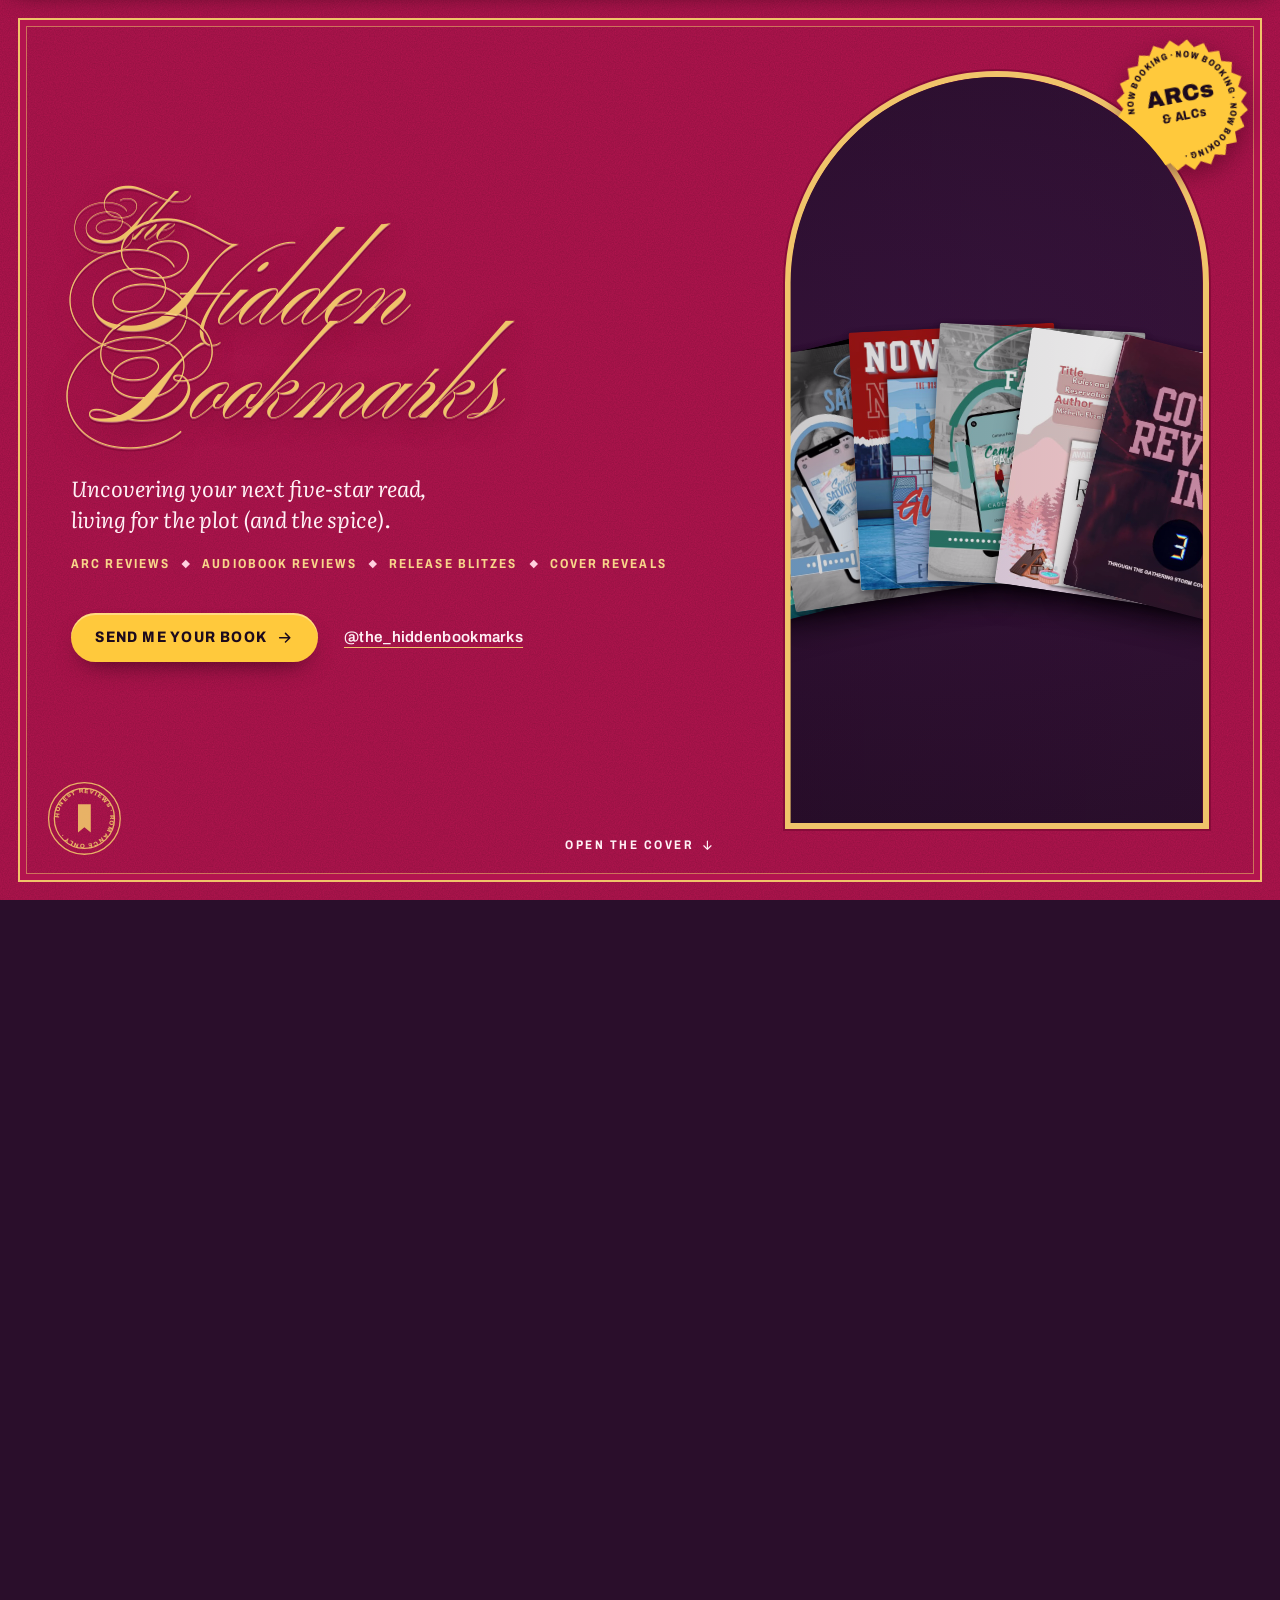
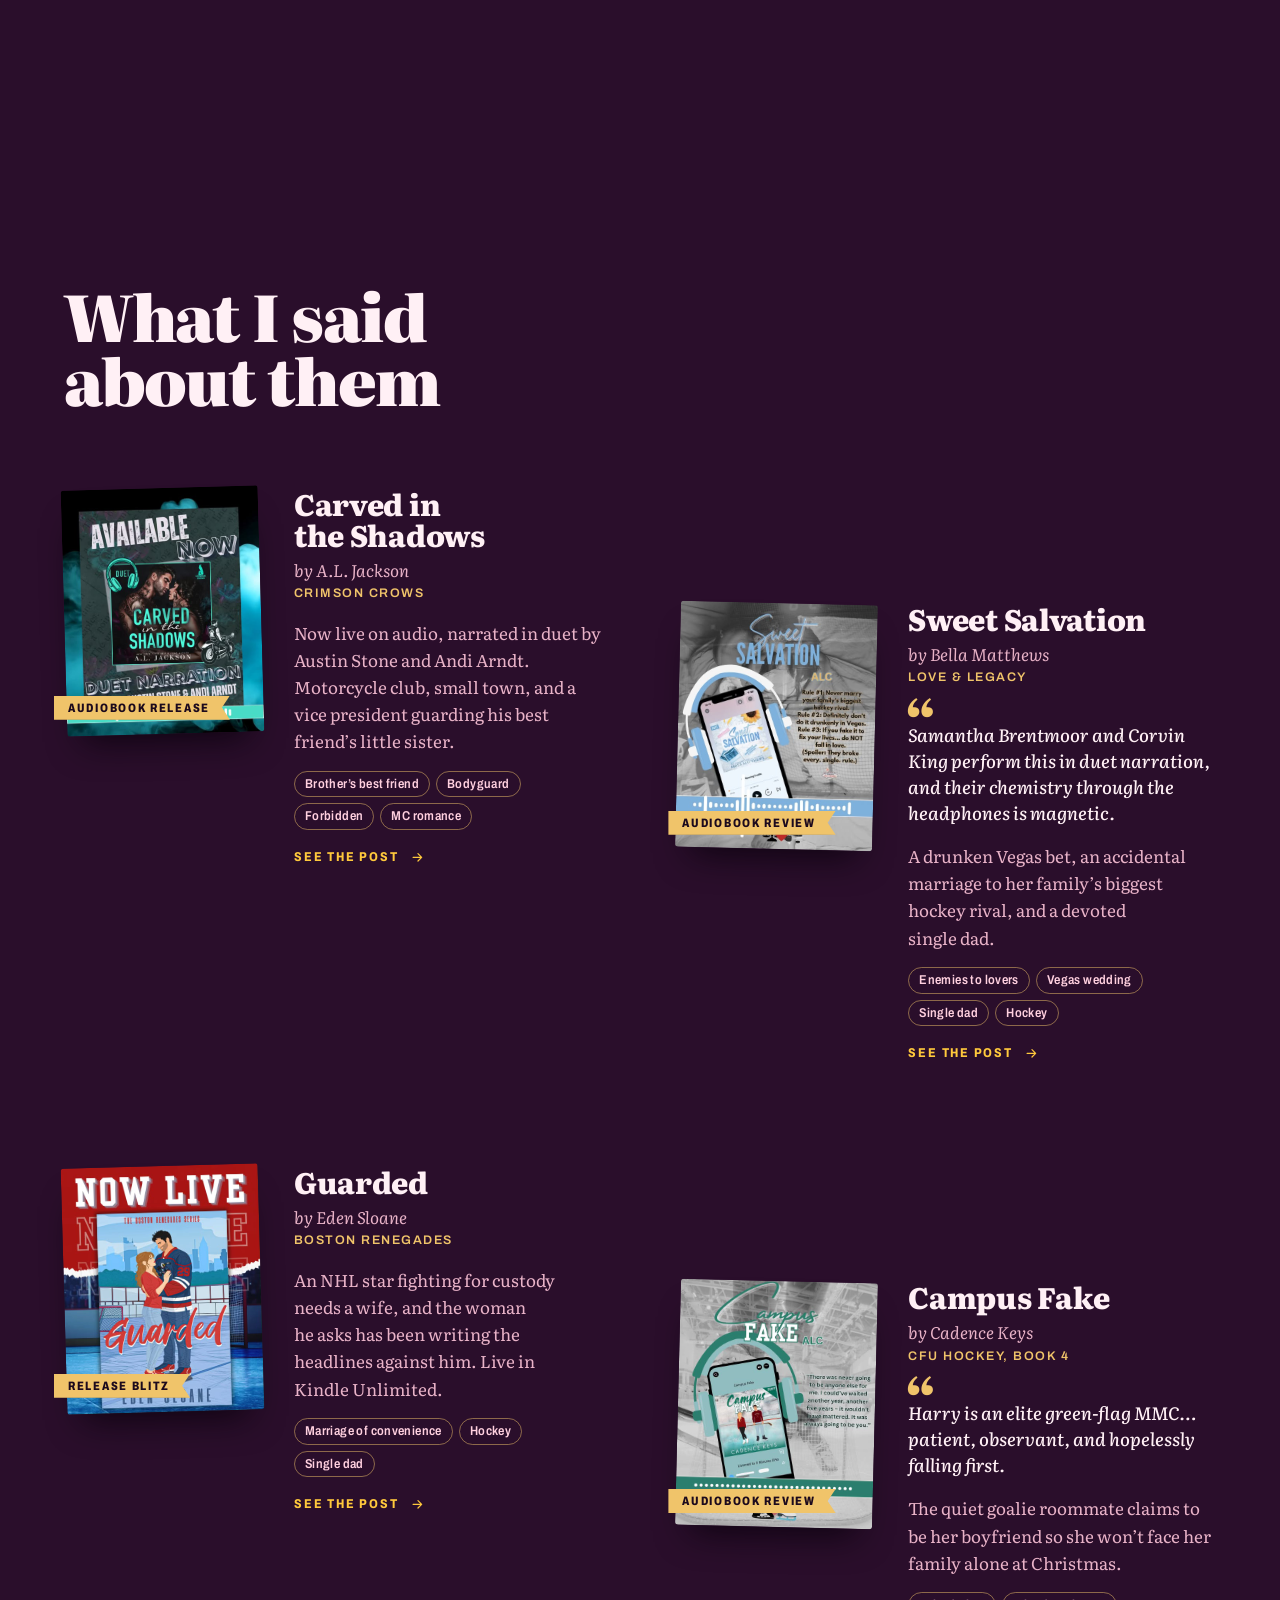
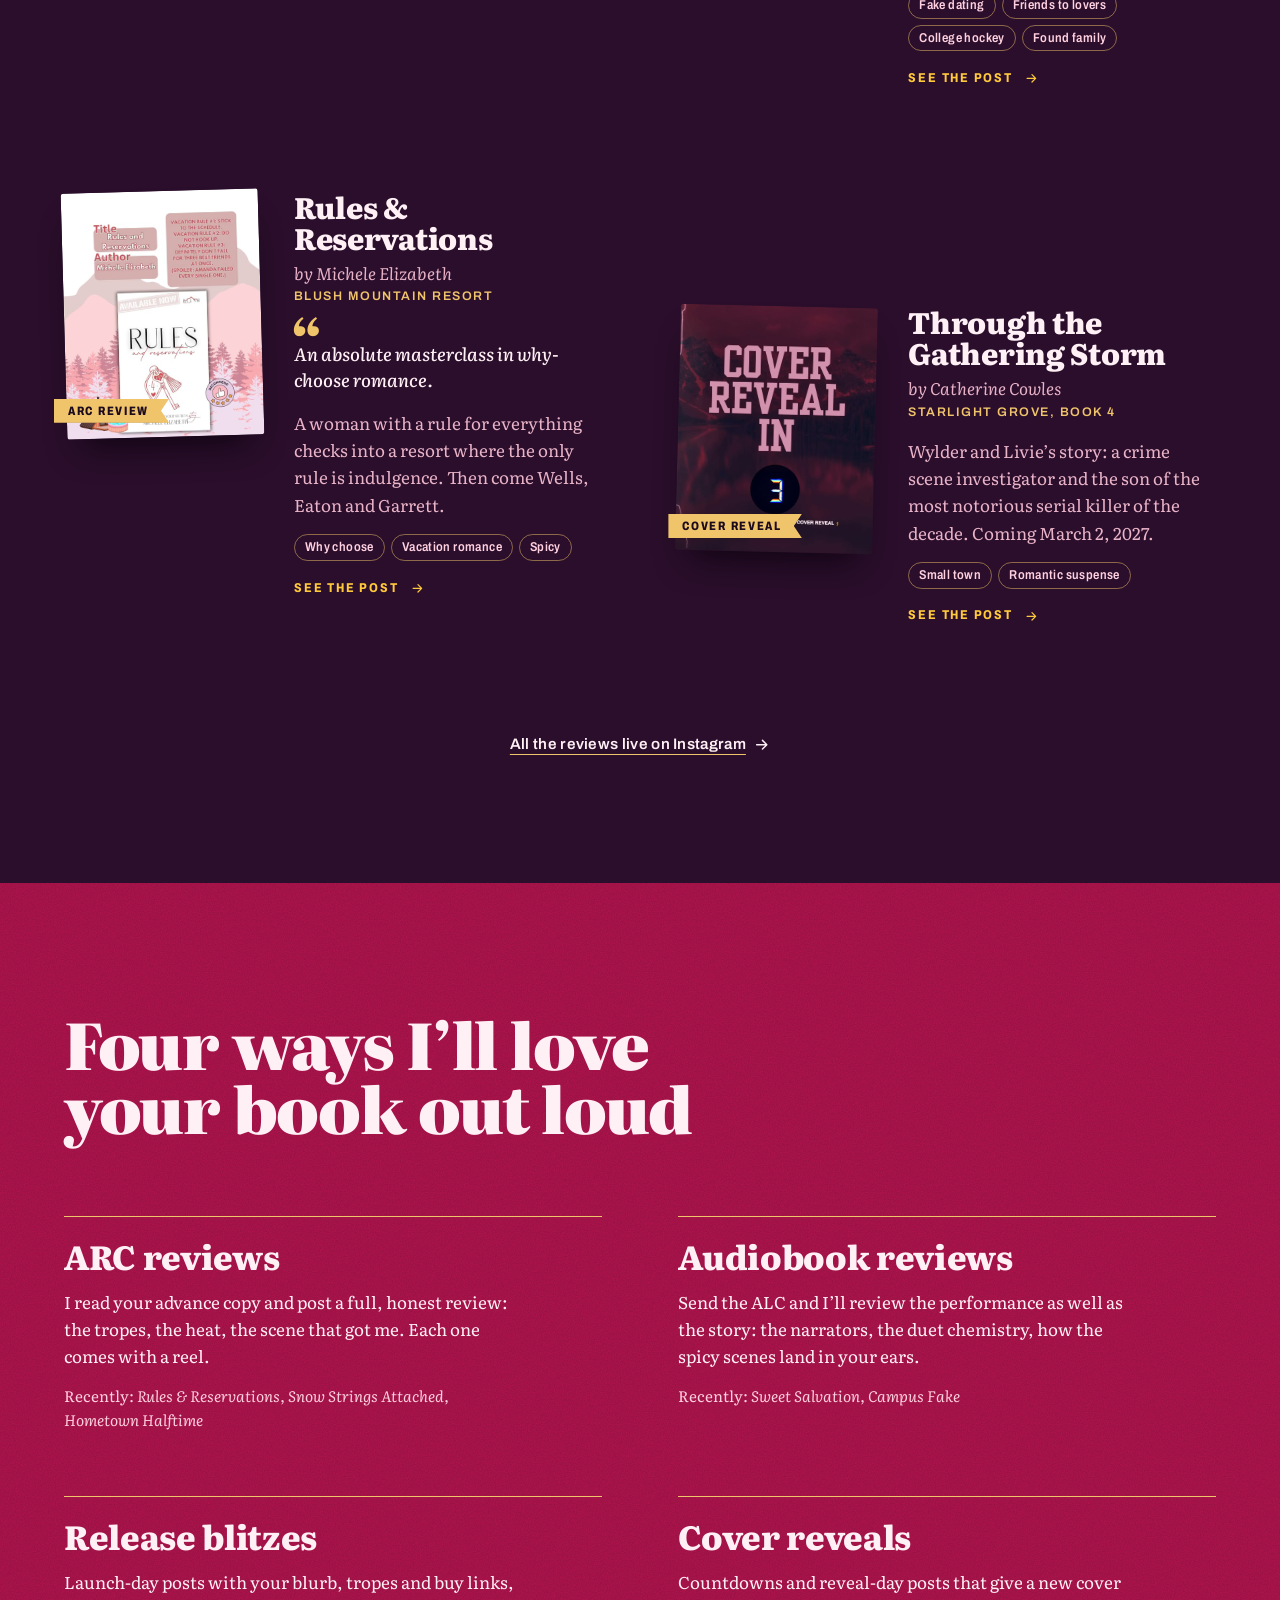
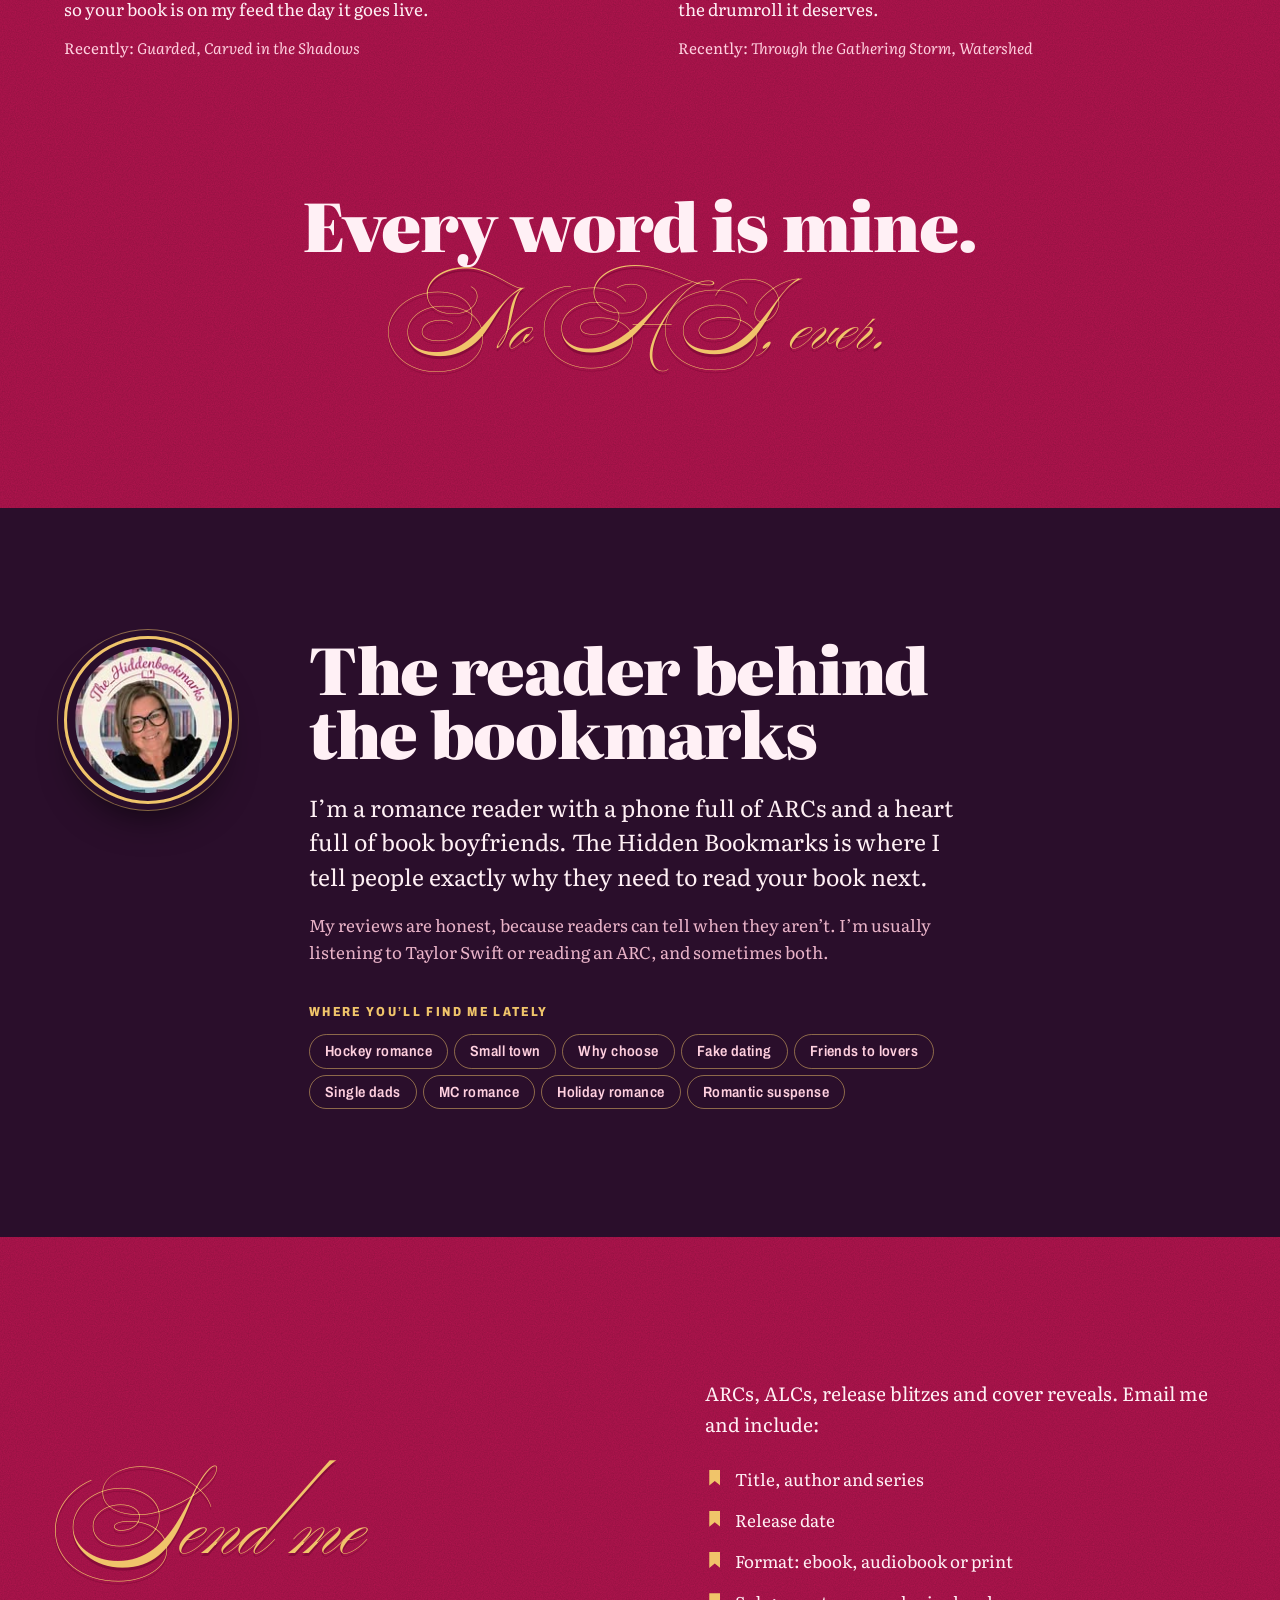
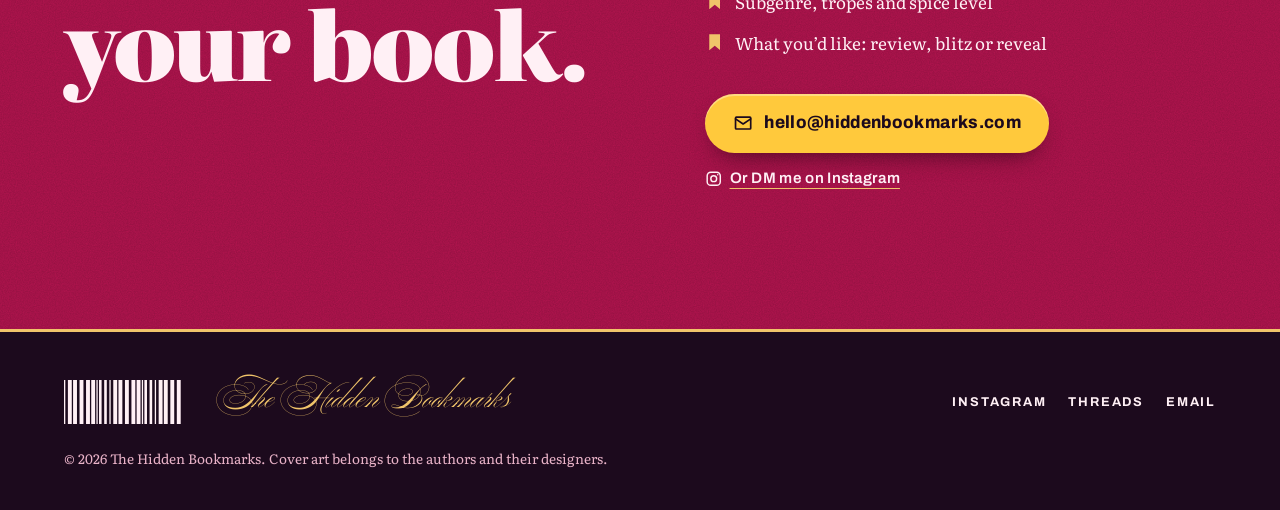
==== docs/index.html @ a03386b7 "The Hidden Bookmarks: step-back paperback site with her latest six Static site for @the_hiddenbookma" ====
<!doctype html>
<html lang="en">
<head>
<meta charset="utf-8">
<meta name="viewport" content="width=device-width, initial-scale=1">
<title>The Hidden Bookmarks · Romance reviews &amp; book promotion</title>
<meta name="description" content="Honest ARC and audiobook reviews, release blitzes and cover reveals for romance authors. Send me your book.">
<link rel="canonical" href="https://hiddenbookmarks.com/">
<meta property="og:type" content="website">
<meta property="og:url" content="https://hiddenbookmarks.com/">
<meta property="og:title" content="The Hidden Bookmarks">
<meta property="og:description" content="Honest ARC and audiobook reviews, release blitzes and cover reveals for romance authors.">
<meta property="og:image" content="https://hiddenbookmarks.com/img/og.jpg">
<meta name="twitter:card" content="summary_large_image">
<meta name="theme-color" content="#b3144f">
<link rel="icon" href="favicon.svg" type="image/svg+xml">
<link rel="preconnect" href="https://fonts.googleapis.com">
<link rel="preconnect" href="https://fonts.gstatic.com" crossorigin>
<link rel="stylesheet" href="https://fonts.googleapis.com/css2?family=Archivo:wdth,wght@62..125,400..900&family=Ballet:opsz@16..72&family=Literata:ital,opsz,wght@0,7..72,400..900;1,7..72,400..700&display=swap">
<link rel="stylesheet" href="style.css?v=mvhjxc92">
<script>document.documentElement.classList.add('js')</script>
</head>
<body>
<a class="skip" href="#latest">Skip to the books</a>

<div class="bar" id="bar" aria-hidden="true">
  <a class="bar__mark" href="#top" tabindex="-1">The Hidden Bookmarks</a>
  <a class="btn btn--small" href="#contact" tabindex="-1">Send me your book</a>
</div>

<div class="stage" id="top">
  <div class="stage__frame">


    <header class="cover" id="cover">
      <div class="cover__frame">
        <div class="cover__copy">
          <h1 class="cover__title"><span class="cover__the">The</span> Hidden Bookmarks</h1>
          <p class="cover__tagline">Uncovering your next five-star read, living for the plot (and the spice).</p>
          <p class="cover__services">ARC reviews <i></i> Audiobook reviews <i></i> Release blitzes <i></i> Cover reveals</p>
          <div class="cover__actions">
            <a class="btn" href="#contact">Send me your book <svg class="ico" aria-hidden="true" viewBox="0 0 24 24"><path d="M5 12h14M13 6l6 6-6 6"/></svg></a>
            <a class="link-quiet" href="https://www.instagram.com/the_hiddenbookmarks/">@the_hiddenbookmarks</a>
          </div>
        </div>
        <div class="cover__window" id="window">
          <img src="img/books/carved-in-the-shadows.jpg" alt="" width="512" height="640">
        </div>
        <a class="flash" href="#contact" aria-label="Now booking ARCs and ALCs. Get in touch.">
          <svg viewBox="0 0 200 200" aria-hidden="true">
            <path id="flash-ring" d="M100 100 m-72 0 a72 72 0 1 1 144 0 a72 72 0 1 1 -144 0" fill="none"/>
            <polygon class="flash__burst" points="198.0,100.0 187.2,111.5 194.7,125.4 181.3,133.7 184.9,149.0 169.8,153.6 169.3,169.3 153.6,169.8 149.0,184.9 133.7,181.3 125.4,194.7 111.5,187.2 100.0,198.0 88.5,187.2 74.6,194.7 66.3,181.3 51.0,184.9 46.4,169.8 30.7,169.3 30.2,153.6 15.1,149.0 18.7,133.7 5.3,125.4 12.8,111.5 2.0,100.0 12.8,88.5 5.3,74.6 18.7,66.3 15.1,51.0 30.2,46.4 30.7,30.7 46.4,30.2 51.0,15.1 66.3,18.7 74.6,5.3 88.5,12.8 100.0,2.0 111.5,12.8 125.4,5.3 133.7,18.7 149.0,15.1 153.6,30.2 169.3,30.7 169.8,46.4 184.9,51.0 181.3,66.3 194.7,74.6 187.2,88.5"/>
            <text><textPath href="#flash-ring" startOffset="0">NOW BOOKING · NOW BOOKING · NOW BOOKING ·</textPath></text>
            <text class="flash__big" x="100" y="96" text-anchor="middle">ARCs</text>
            <text class="flash__small" x="100" y="122" text-anchor="middle">&amp; ALCs</text>
          </svg>
        </a>
        <svg class="seal" viewBox="0 0 120 120" aria-hidden="true">
          <circle cx="60" cy="60" r="56"/><circle cx="60" cy="60" r="47"/>
          <path id="seal-ring" d="M60 60 m-40 0 a40 40 0 1 1 80 0 a40 40 0 1 1 -80 0" fill="none" stroke="none"/>
          <text><textPath href="#seal-ring">HONEST REVIEWS · ROMANCE ONLY ·</textPath></text>
          <path class="seal__ribbon" d="M50 38h20v44l-10-8-10 8z"/>
        </svg>
        <button class="opener" type="button" id="opener" hidden>
          Open the cover <svg class="ico" aria-hidden="true" viewBox="0 0 24 24"><path d="M12 5v14M6 13l6 6 6-6"/></svg>
        </button>
      </div>
    </header>

    <section class="interior" aria-labelledby="inside-title">
      <div class="interior__copy">
        <h2 id="inside-title" class="interior__title"><span class="script">The</span> latest six</h2>
        <p class="interior__note">Fresh off my feed, October 2026. Every one links to the post.</p>
        <a class="cue" href="#latest">Read what I said about them <svg class="ico" aria-hidden="true" viewBox="0 0 24 24"><path d="M12 5v14M6 13l6 6 6-6"/></svg></a>
      </div>
      <div class="fan" id="fan">
        <a class="fan__card" href="https://www.instagram.com/the_hiddenbookmarks/reel/DeuwoGfz_di/" style="--t:-0.500;--a:0.500">
          <img src="img/books/carved-in-the-shadows.jpg" alt="Promo graphic: Carved in the Shadows by A.L. Jackson, available now, duet narration by Austin Stone and Andi Arndt" width="512" height="640">
        </a>
        <a class="fan__card" href="https://www.instagram.com/the_hiddenbookmarks/reel/DevQKHsTWbK/" style="--t:-0.300;--a:0.300">
          <img src="img/books/sweet-salvation.jpg" alt="Promo graphic: Sweet Salvation by Bella Matthews, audiobook on a phone with headphones" width="512" height="640">
        </a>
        <a class="fan__card" href="https://www.instagram.com/the_hiddenbookmarks/reel/Deu7sAjzqhR/" style="--t:-0.100;--a:0.100">
          <img src="img/books/guarded.jpg" alt="Promo graphic: Guarded by Eden Sloane, now live, illustrated cover of a hockey player and a woman on the ice" width="512" height="640" loading="lazy">
        </a>
        <a class="fan__card" href="https://www.instagram.com/the_hiddenbookmarks/reel/DenVDJFTki5/" style="--t:0.100;--a:0.100">
          <img src="img/books/campus-fake.jpg" alt="Promo graphic: Campus Fake by Cadence Keys, audiobook on a phone with headphones and a quote" width="512" height="640" loading="lazy">
        </a>
        <a class="fan__card" href="https://www.instagram.com/the_hiddenbookmarks/reel/Dem_JbyTkNg/" style="--t:0.300;--a:0.300">
          <img src="img/books/rules-and-reservations.jpg" alt="Promo graphic: Rules and Reservations by Michele Elizabeth, pink mountain cabin scene with the vacation rules" width="512" height="640" loading="lazy">
        </a>
        <a class="fan__card" href="https://www.instagram.com/the_hiddenbookmarks/reel/DefSLgSzLeE/" style="--t:0.500;--a:0.500">
          <img src="img/books/through-the-gathering-storm.jpg" alt="Promo graphic: Cover reveal countdown for Through the Gathering Storm" width="512" height="640" loading="lazy">
        </a>
      </div>
    </section>

  </div>
</div>

<main>
  <section class="latest" id="latest" aria-labelledby="latest-title">
    <h2 id="latest-title" class="section-title">What I said about them</h2>
    <ol class="shelf">
      <li class="book">
        <div class="book__art">
          <a href="https://www.instagram.com/the_hiddenbookmarks/reel/DeuwoGfz_di/" tabindex="-1" aria-hidden="true"><img src="img/books/carved-in-the-shadows.jpg" alt="" width="512" height="640" loading="lazy"></a>
          <p class="book__work">Audiobook release</p>
        </div>
        <div class="book__text">
          <h3 class="book__title">Carved in the Shadows</h3>
          <p class="book__byline">by A.L. Jackson <span>Crimson Crows</span></p>
          <p class="book__blurb">Now live on audio, narrated in duet by Austin Stone and Andi Arndt. Motorcycle club, small town, and a vice president guarding his best friend’s little sister.</p>
          <ul class="tropes"><li>Brother’s best friend</li><li>Bodyguard</li><li>Forbidden</li><li>MC romance</li></ul>
          <a class="book__link" href="https://www.instagram.com/the_hiddenbookmarks/reel/DeuwoGfz_di/">See the post<span class="sr"> about Carved in the Shadows</span> <svg class="ico" aria-hidden="true" viewBox="0 0 24 24"><path d="M5 12h14M13 6l6 6-6 6"/></svg></a>
        </div>
      </li>
      <li class="book">
        <div class="book__art">
          <a href="https://www.instagram.com/the_hiddenbookmarks/reel/DevQKHsTWbK/" tabindex="-1" aria-hidden="true"><img src="img/books/sweet-salvation.jpg" alt="" width="512" height="640" loading="lazy"></a>
          <p class="book__work">Audiobook review</p>
        </div>
        <div class="book__text">
          <h3 class="book__title">Sweet Salvation</h3>
          <p class="book__byline">by Bella Matthews <span>Love &amp; Legacy</span></p>
          <blockquote class="book__quote"><p>Samantha Brentmoor and Corvin King perform this in duet narration, and their chemistry through the headphones is magnetic.</p></blockquote>
          <p class="book__blurb">A drunken Vegas bet, an accidental marriage to her family’s biggest hockey rival, and a devoted single dad.</p>
          <ul class="tropes"><li>Enemies to lovers</li><li>Vegas wedding</li><li>Single dad</li><li>Hockey</li></ul>
          <a class="book__link" href="https://www.instagram.com/the_hiddenbookmarks/reel/DevQKHsTWbK/">See the post<span class="sr"> about Sweet Salvation</span> <svg class="ico" aria-hidden="true" viewBox="0 0 24 24"><path d="M5 12h14M13 6l6 6-6 6"/></svg></a>
        </div>
      </li>
      <li class="book">
        <div class="book__art">
          <a href="https://www.instagram.com/the_hiddenbookmarks/reel/Deu7sAjzqhR/" tabindex="-1" aria-hidden="true"><img src="img/books/guarded.jpg" alt="" width="512" height="640" loading="lazy"></a>
          <p class="book__work">Release blitz</p>
        </div>
        <div class="book__text">
          <h3 class="book__title">Guarded</h3>
          <p class="book__byline">by Eden Sloane <span>Boston Renegades</span></p>
          <p class="book__blurb">An NHL star fighting for custody needs a wife, and the woman he asks has been writing the headlines against him. Live in Kindle Unlimited.</p>
          <ul class="tropes"><li>Marriage of convenience</li><li>Hockey</li><li>Single dad</li></ul>
          <a class="book__link" href="https://www.instagram.com/the_hiddenbookmarks/reel/Deu7sAjzqhR/">See the post<span class="sr"> about Guarded</span> <svg class="ico" aria-hidden="true" viewBox="0 0 24 24"><path d="M5 12h14M13 6l6 6-6 6"/></svg></a>
        </div>
      </li>
      <li class="book">
        <div class="book__art">
          <a href="https://www.instagram.com/the_hiddenbookmarks/reel/DenVDJFTki5/" tabindex="-1" aria-hidden="true"><img src="img/books/campus-fake.jpg" alt="" width="512" height="640" loading="lazy"></a>
          <p class="book__work">Audiobook review</p>
        </div>
        <div class="book__text">
          <h3 class="book__title">Campus Fake</h3>
          <p class="book__byline">by Cadence Keys <span>CFU Hockey, Book 4</span></p>
          <blockquote class="book__quote"><p>Harry is an elite green-flag MMC… patient, observant, and hopelessly falling first.</p></blockquote>
          <p class="book__blurb">The quiet goalie roommate claims to be her boyfriend so she won’t face her family alone at Christmas.</p>
          <ul class="tropes"><li>Fake dating</li><li>Friends to lovers</li><li>College hockey</li><li>Found family</li></ul>
          <a class="book__link" href="https://www.instagram.com/the_hiddenbookmarks/reel/DenVDJFTki5/">See the post<span class="sr"> about Campus Fake</span> <svg class="ico" aria-hidden="true" viewBox="0 0 24 24"><path d="M5 12h14M13 6l6 6-6 6"/></svg></a>
        </div>
      </li>
      <li class="book">
        <div class="book__art">
          <a href="https://www.instagram.com/the_hiddenbookmarks/reel/Dem_JbyTkNg/" tabindex="-1" aria-hidden="true"><img src="img/books/rules-and-reservations.jpg" alt="" width="512" height="640" loading="lazy"></a>
          <p class="book__work">ARC review</p>
        </div>
        <div class="book__text">
          <h3 class="book__title">Rules &amp; Reservations</h3>
          <p class="book__byline">by Michele Elizabeth <span>Blush Mountain Resort</span></p>
          <blockquote class="book__quote"><p>An absolute masterclass in why-choose romance.</p></blockquote>
          <p class="book__blurb">A woman with a rule for everything checks into a resort where the only rule is indulgence. Then come Wells, Eaton and Garrett.</p>
          <ul class="tropes"><li>Why choose</li><li>Vacation romance</li><li>Spicy</li></ul>
          <a class="book__link" href="https://www.instagram.com/the_hiddenbookmarks/reel/Dem_JbyTkNg/">See the post<span class="sr"> about Rules &amp; Reservations</span> <svg class="ico" aria-hidden="true" viewBox="0 0 24 24"><path d="M5 12h14M13 6l6 6-6 6"/></svg></a>
        </div>
      </li>
      <li class="book">
        <div class="book__art">
          <a href="https://www.instagram.com/the_hiddenbookmarks/reel/DefSLgSzLeE/" tabindex="-1" aria-hidden="true"><img src="img/books/through-the-gathering-storm.jpg" alt="" width="512" height="640" loading="lazy"></a>
          <p class="book__work">Cover reveal</p>
        </div>
        <div class="book__text">
          <h3 class="book__title">Through the Gathering Storm</h3>
          <p class="book__byline">by Catherine Cowles <span>Starlight Grove, Book 4</span></p>
          <p class="book__blurb">Wylder and Livie’s story: a crime scene investigator and the son of the most notorious serial killer of the decade. Coming March 2, 2027.</p>
          <ul class="tropes"><li>Small town</li><li>Romantic suspense</li></ul>
          <a class="book__link" href="https://www.instagram.com/the_hiddenbookmarks/reel/DefSLgSzLeE/">See the post<span class="sr"> about Through the Gathering Storm</span> <svg class="ico" aria-hidden="true" viewBox="0 0 24 24"><path d="M5 12h14M13 6l6 6-6 6"/></svg></a>
        </div>
      </li>
    </ol>
    <p class="latest__more"><a class="link-quiet" href="https://www.instagram.com/the_hiddenbookmarks/">All the reviews live on Instagram <svg class="ico" aria-hidden="true" viewBox="0 0 24 24"><path d="M5 12h14M13 6l6 6-6 6"/></svg></a></p>
  </section>

  <section class="services" id="services" aria-labelledby="services-title">
    <h2 id="services-title" class="section-title">Four ways I’ll love your book out loud</h2>
    <div class="blurbs">
      <article class="blurb">
        <h3>ARC reviews</h3>
        <p>I read your advance copy and post a full, honest review: the tropes, the heat, the scene that got me. Each one comes with a reel.</p>
        <p class="blurb__recent">Recently: <em>Rules &amp; Reservations</em>, <em>Snow Strings Attached</em>, <em>Hometown Halftime</em></p>
      </article>
      <article class="blurb">
        <h3>Audiobook reviews</h3>
        <p>Send the ALC and I’ll review the performance as well as the story: the narrators, the duet chemistry, how the spicy scenes land in your ears.</p>
        <p class="blurb__recent">Recently: <em>Sweet Salvation</em>, <em>Campus Fake</em></p>
      </article>
      <article class="blurb">
        <h3>Release blitzes</h3>
        <p>Launch-day posts with your blurb, tropes and buy links, so your book is on my feed the day it goes live.</p>
        <p class="blurb__recent">Recently: <em>Guarded</em>, <em>Carved in the Shadows</em></p>
      </article>
      <article class="blurb">
        <h3>Cover reveals</h3>
        <p>Countdowns and reveal-day posts that give a new cover the drumroll it deserves.</p>
        <p class="blurb__recent">Recently: <em>Through the Gathering Storm</em>, <em>Watershed</em></p>
      </article>
    </div>
    <p class="vow">Every word is mine. <span>No AI, ever.</span></p>
  </section>

  <section class="about" id="about" aria-labelledby="about-title">
    <div class="about__portrait">
      <img src="img/avatar.jpg" alt="The reader behind The Hidden Bookmarks, smiling in front of her bookshelves" width="150" height="150">
    </div>
    <div class="about__copy">
      <h2 id="about-title" class="section-title">The reader behind the bookmarks</h2>
      <p class="about__lede">I’m a romance reader with a phone full of ARCs and a heart full of book boyfriends. The Hidden Bookmarks is where I tell people exactly why they need to read your book next.</p>
      <p>My reviews are honest, because readers can tell when they aren’t. I’m usually listening to Taylor Swift or reading an ARC, and sometimes both.</p>
      <h3 class="about__sub">Where you’ll find me lately</h3>
      <ul class="tropes tropes--big">
        <li>Hockey romance</li><li>Small town</li><li>Why choose</li><li>Fake dating</li><li>Friends to lovers</li><li>Single dads</li><li>MC romance</li><li>Holiday romance</li><li>Romantic suspense</li>
      </ul>
    </div>
  </section>

  <section class="contact" id="contact" aria-labelledby="contact-title">
    <h2 id="contact-title" class="contact__title"><span class="script">Send me</span> your book.</h2>
    <div class="contact__body">
      <p class="contact__lede">ARCs, ALCs, release blitzes and cover reveals. Email me and include:</p>
      <ul class="checklist">
        <li>Title, author and series</li>
        <li>Release date</li>
        <li>Format: ebook, audiobook or print</li>
        <li>Subgenre, tropes and spice level</li>
        <li>What you’d like: review, blitz or reveal</li>
      </ul>
      <div class="contact__actions">
        <a class="btn btn--big" href="mailto:hello@hiddenbookmarks.com?subject=Book%20promo%20request%3A%20">
          <svg class="ico" aria-hidden="true" viewBox="0 0 24 24"><rect x="3" y="5" width="18" height="14" rx="1"/><path d="m3 7 9 6 9-6"/></svg>
          hello@hiddenbookmarks.com
        </a>
        <a class="link-quiet" href="https://www.instagram.com/the_hiddenbookmarks/">
          <svg class="ico" aria-hidden="true" viewBox="0 0 24 24"><rect x="3" y="3" width="18" height="18" rx="5"/><circle cx="12" cy="12" r="4"/><path d="M17.5 6.5h.01"/></svg>
          Or DM me on Instagram
        </a>
      </div>
    </div>
  </section>
</main>

<footer class="spine">
  <svg class="barcode" viewBox="0 0 91 40" aria-hidden="true" preserveAspectRatio="none"><rect x="0" y="0" width="1" height="40"/><rect x="3" y="0" width="3" height="40"/><rect x="7" y="0" width="3" height="40"/><rect x="12" y="0" width="3" height="40"/><rect x="17" y="0" width="3" height="40"/><rect x="21" y="0" width="3" height="40"/><rect x="25" y="0" width="1" height="40"/><rect x="27" y="0" width="2" height="40"/><rect x="31" y="0" width="2" height="40"/><rect x="35" y="0" width="1" height="40"/><rect x="38" y="0" width="3" height="40"/><rect x="42" y="0" width="3" height="40"/><rect x="47" y="0" width="3" height="40"/><rect x="52" y="0" width="3" height="40"/><rect x="56" y="0" width="3" height="40"/><rect x="60" y="0" width="1" height="40"/><rect x="62" y="0" width="2" height="40"/><rect x="66" y="0" width="2" height="40"/><rect x="70" y="0" width="1" height="40"/><rect x="73" y="0" width="3" height="40"/><rect x="77" y="0" width="3" height="40"/><rect x="82" y="0" width="3" height="40"/><rect x="87" y="0" width="3" height="40"/></svg>
  <p class="spine__mark">The Hidden Bookmarks</p>
  <p class="spine__links">
    <a href="https://www.instagram.com/the_hiddenbookmarks/">Instagram</a>
    <a href="https://www.threads.com/@the_hiddenbookmarks">Threads</a>
    <a href="mailto:hello@hiddenbookmarks.com">Email</a>
  </p>
  <p class="spine__fine">© 2026 The Hidden Bookmarks. Cover art belongs to the authors and their designers.</p>
</footer>

<script src="site.js?v=mvhjxc92" defer></script>
</body>
</html>
---- docs/style.css ----
/* The Hidden Bookmarks: a romance paperback with a step-back cover. */

:root {
  --raspberry: #b3144f;
  --raspberry-deep: #870b3a;
  --aubergine: #2a0e2b;
  --aubergine-2: #3b1541;
  --ink: #1c0a1d;
  --foil: #f0c46a;
  --foil-deep: #a77a25;
  --foil-text: #f8d58a;   /* foil for small text on raspberry (4.7:1) */
  --marigold: #ffc93c;
  --marigold-hi: #ffd96e;
  --blush: #fff0f5;
  --blush-2: #ffd0df;      /* secondary text on raspberry */
  --mauve: #e9b3c8;        /* secondary text on aubergine */

  --script: "Ballet", "Snell Roundhand", cursive;
  --serif: "Literata", Georgia, serif;
  --label: "Archivo", "Arial Narrow", sans-serif;

  --inset: clamp(10px, 1.4vw, 22px);
  --pad: clamp(22px, 4vw, 64px);
  --gutter: clamp(16px, 5vw, 80px);
  --ease-out: cubic-bezier(.16, 1, .3, 1);

  --grain: url("data:image/svg+xml,%3Csvg xmlns='http://www.w3.org/2000/svg' width='220' height='220'%3E%3Cfilter id='n'%3E%3CfeTurbulence type='fractalNoise' baseFrequency='.85' numOctaves='3' stitchTiles='stitch'/%3E%3CfeColorMatrix values='0 0 0 0 0 0 0 0 0 0 0 0 0 0 0 0 0 0 .55 0'/%3E%3C/filter%3E%3Crect width='100%25' height='100%25' filter='url(%23n)'/%3E%3C/svg%3E");
}

*, *::before, *::after { box-sizing: border-box; }
html { scroll-behavior: smooth; -webkit-text-size-adjust: 100%; scrollbar-color: var(--foil-deep) var(--ink); }
body {
  margin: 0; overflow-x: clip;
  background: var(--aubergine);
  color: var(--blush);
  font: 400 1.0625rem/1.6 var(--serif);
  font-optical-sizing: auto;
  -webkit-font-smoothing: antialiased;
}
img { display: block; max-width: 100%; height: auto; }
a { color: inherit; }
::selection { background: var(--marigold); color: var(--ink); }
:focus-visible { outline: 3px solid var(--marigold); outline-offset: 3px; border-radius: 2px; }
::-webkit-scrollbar { width: 12px; }
::-webkit-scrollbar-track { background: var(--ink); }
::-webkit-scrollbar-thumb { background: var(--foil-deep); border: 3px solid var(--ink); border-radius: 999px; }

.sr { position: absolute; width: 1px; height: 1px; overflow: hidden; clip-path: inset(50%); white-space: nowrap; }
.skip {
  position: fixed; left: 12px; top: 12px; z-index: 50;
  background: var(--marigold); color: var(--ink); padding: 10px 16px;
  font: 700 .85rem/1 var(--label); text-transform: uppercase; letter-spacing: .08em;
  transform: translateY(-160%); transition: transform .2s;
}
.skip:focus { transform: none; }

.ico { width: 1.15em; height: 1.15em; flex: none; fill: none; stroke: currentColor; stroke-width: 2; stroke-linecap: round; stroke-linejoin: round; }

.script { font-family: var(--script); font-weight: 400; color: var(--foil); }

/* Buttons and links. Marigold always means "you can do something here". */
.btn {
  display: inline-flex; align-items: center; gap: .6em;
  background: var(--marigold); color: var(--ink);
  font: 760 .95rem/1 var(--label); font-stretch: 88%; text-transform: uppercase; letter-spacing: .08em;
  text-decoration: none; padding: 1.05em 1.6em; border-radius: 999px;
  box-shadow: 0 12px 24px -12px rgba(28, 0, 14, .7), 0 2px 0 rgba(255, 255, 255, .35) inset;
  transition: transform .35s var(--ease-out), background-color .2s, box-shadow .35s var(--ease-out);
}
.btn:hover { background: var(--marigold-hi); transform: translateY(-2px); box-shadow: 0 18px 30px -14px rgba(28, 0, 14, .8), 0 2px 0 rgba(255, 255, 255, .35) inset; }
.btn:active { transform: translateY(0); }
.btn:focus-visible { outline-color: var(--blush); }
.btn .ico { transition: transform .35s var(--ease-out); }
.btn:hover .ico { transform: translateX(3px); }
.btn--small { font-size: .78rem; padding: .85em 1.2em; }
.btn--big { font-size: clamp(.9rem, 1.6vw, 1.1rem); padding: 1.1em 1.6em; text-transform: none; letter-spacing: .02em; font-stretch: 95%; }

.link-quiet {
  display: inline-flex; align-items: center; gap: .45em;
  color: var(--blush); text-decoration: underline; text-decoration-color: var(--foil);
  text-decoration-thickness: 1px; text-underline-offset: .3em;
  font: 600 .95rem/1.3 var(--label); letter-spacing: .02em;
  transition: color .2s, text-decoration-color .2s;
}
.link-quiet:hover { color: var(--marigold); text-decoration-color: var(--marigold); }

/* ---------- The stage: cover over interior ---------- */

.stage { position: relative; }
.stage__frame { position: relative; display: flex; flex-direction: column; }

.cover {
  position: relative; z-index: 2;
  min-height: 100svh;
  padding: var(--inset);
  background: var(--raspberry);
  display: flex;
}
.cover::before, .services::before, .contact::before {
  content: ""; position: absolute; inset: 0; pointer-events: none;
  background-image: var(--grain); mix-blend-mode: multiply; opacity: .32;
}
.cover__frame {
  position: relative; flex: 1;
  display: grid;
  grid-template-columns: minmax(0, 1.28fr) minmax(0, .82fr);
  gap: clamp(24px, 4vw, 72px);
  padding: var(--pad);
  border: 2px solid var(--foil);
  box-shadow: inset 0 0 0 6px var(--raspberry), inset 0 0 0 7px rgba(240, 196, 106, .55);
}
.cover__copy { align-self: center; position: relative; z-index: 1; padding-bottom: clamp(24px, 4vh, 56px); }
.cover__title {
  margin: 0;
  font: 400 clamp(3.6rem, 8.6vw, 8.6rem)/.86 var(--script);
  font-variation-settings: "opsz" 16;
  color: var(--foil);
  text-shadow: 0 1px 0 rgba(255, 236, 190, .45), 0 3px 0 var(--raspberry-deep), 0 10px 26px rgba(70, 0, 25, .45);
  text-wrap: balance;
}
.cover__the { display: block; font-variation-settings: "opsz" 16; font-size: .5em; line-height: 1; margin-left: .1em; }
.cover__tagline {
  margin: clamp(18px, 3vh, 32px) 0 0;
  max-width: 30ch;
  font: italic 400 clamp(1.15rem, 1.7vw, 1.5rem)/1.4 var(--serif);
  color: var(--blush);
}
.cover__services {
  margin: 18px 0 0;
  font: 700 .82rem/1.9 var(--label); font-stretch: 78%;
  text-transform: uppercase; letter-spacing: .16em; color: var(--foil-text);
}
.cover__services i {
  display: inline-block; width: .42em; height: .42em; margin: 0 .7em .12em;
  background: var(--blush-2); transform: rotate(45deg);
}
.cover__actions { margin-top: clamp(22px, 4vh, 40px); display: flex; flex-wrap: wrap; align-items: center; gap: 14px 26px; }

.cover__window {
  position: relative;
  align-self: stretch;
  min-height: 0;
  border: 6px solid var(--foil);
  border-radius: 9999px 9999px 0 0;
  box-shadow: inset 0 0 0 3px var(--raspberry-deep), inset 0 0 0 5px rgba(240, 196, 106, .6), 0 0 0 2px var(--raspberry-deep);
  overflow: hidden;
  background: var(--aubergine);
}
.cover__window img { width: 100%; height: 100%; object-fit: cover; }

.flash {
  position: absolute; z-index: 3;
  top: calc(var(--pad) * .35); right: calc(var(--pad) * .2);
  width: clamp(104px, 10.5vw, 158px);
  transform: rotate(-11deg);
  transition: transform .5s var(--ease-out);
  filter: drop-shadow(0 8px 12px rgba(50, 0, 20, .45));
}
.flash:hover { transform: rotate(-4deg) scale(1.05); }
.flash svg { display: block; width: 100%; height: auto; overflow: visible; }
.flash__burst { fill: var(--marigold); }
.flash text { fill: var(--ink); font-family: var(--label); }
.flash textPath { font-size: 13.5px; font-weight: 800; letter-spacing: 1.6px; font-stretch: 80%; }
.flash__big { font: 900 34px/1 var(--serif); }
.flash__small { font-size: 19px; font-weight: 800; font-stretch: 85%; letter-spacing: 1px; }

.seal {
  position: absolute; left: calc(var(--pad) * .5); bottom: calc(var(--pad) * .45);
  width: clamp(64px, 6vw, 88px); height: auto;
  fill: none; stroke: var(--foil); stroke-width: 2;
  opacity: .9;
}
.seal text { fill: var(--foil); stroke: none; font: 800 9.5px var(--label); letter-spacing: 1.4px; }
.seal__ribbon { fill: var(--foil); stroke: none; }

.opener {
  position: absolute; left: 50%; bottom: calc(var(--pad) * .35); z-index: 3;
  transform: translateX(-50%);
  display: inline-flex; align-items: center; gap: .5em;
  background: none; border: 0; padding: 10px 14px; cursor: pointer;
  color: var(--blush); font: 700 .78rem/1 var(--label); font-stretch: 80%;
  text-transform: uppercase; letter-spacing: .2em;
}
.opener .ico { animation: nudge 2.4s var(--ease-out) infinite; }
.opener:hover { color: var(--marigold); }
@keyframes nudge { 0%, 60%, 100% { transform: translateY(0); } 30% { transform: translateY(5px); } }

/* Interior: the step-back illustration */
.interior {
  position: relative; z-index: 1; overflow: hidden;
  background: radial-gradient(120% 90% at 70% 40%, var(--aubergine-2), var(--aubergine) 70%);
  padding: clamp(64px, 9vw, 120px) var(--gutter);
  display: grid; grid-template-columns: minmax(0, 1fr) minmax(0, 1.2fr);
  gap: clamp(24px, 4vw, 64px); align-items: center;
}
.interior__title {
  margin: 0;
  font: 900 clamp(2.6rem, 6vw, 5.6rem)/.95 var(--serif);
  letter-spacing: -.02em; color: var(--blush);
}
.interior__title .script { display: block; font-size: .78em; line-height: .9; margin-bottom: -.05em; letter-spacing: 0; }
.interior__note { margin: 18px 0 0; max-width: 32ch; color: var(--mauve); font-size: 1.1rem; }
.cue {
  display: inline-flex; align-items: center; gap: .5em; margin-top: 26px;
  color: var(--marigold); text-decoration: none;
  font: 700 .85rem/1 var(--label); font-stretch: 82%; text-transform: uppercase; letter-spacing: .14em;
}
.cue:hover { text-decoration: underline; text-underline-offset: .35em; }

.fan {
  position: relative;
  aspect-ratio: 5 / 4;
  container-type: size;
}
.fan__card {
  position: absolute; left: 50%; top: 50%;
  width: var(--card, min(50cqw, 64cqh)); aspect-ratio: 4 / 5;
  transform:
    translate(-50%, -50%)
    translateX(calc(var(--t) * var(--spread, 84cqw)))
    translateY(calc(var(--a) * var(--card, min(50cqw, 64cqh)) * .3))
    rotate(calc(var(--t) * 28deg));
  transform-origin: 50% 85%;
}
.fan__card img {
  width: 100%; height: 100%; object-fit: cover; border-radius: 3px;
  box-shadow: 0 18px 30px -12px rgba(8, 0, 10, .75), 0 2px 6px rgba(8, 0, 10, .4);
  transition: transform .45s var(--ease-out), box-shadow .45s var(--ease-out);
}
.fan__card:hover img, .fan__card:focus-visible img {
  transform: translateY(-9%) scale(1.04);
  box-shadow: 0 30px 40px -16px rgba(8, 0, 10, .85), 0 2px 6px rgba(8, 0, 10, .4);
}
.fan__card:hover, .fan__card:focus-visible { z-index: 10; }

/* Hinge mode: the cover is a die-cut front that swings open on scroll. */
.hinge .stage { height: calc(100svh + 95svh); }
.hinge .stage__frame {
  position: sticky; top: 0; height: 100svh; overflow: hidden;
  perspective: 2400px; perspective-origin: 0% 50%;
  background: var(--aubergine);
}
.hinge .cover {
  position: absolute; inset: 0; min-height: 0;
  transform-origin: 0% 50%;
  transform: rotateY(calc(var(--p, 0) * -104deg));
  filter: brightness(calc(1 - var(--p, 0) * .45));
  -webkit-mask-image: var(--hole); mask-image: var(--hole);
  -webkit-mask-size: 100% 100%; mask-size: 100% 100%;
  -webkit-mask-repeat: no-repeat; mask-repeat: no-repeat;
  will-change: transform;
  box-shadow: 30px 0 60px -20px rgba(10, 0, 10, calc(.6 * var(--p, 0)));
}
.hinge .cover.is-open { visibility: hidden; }
.hinge .cover__window { background: transparent; box-shadow: 0 0 0 2px var(--raspberry-deep), inset 0 0 0 3px var(--raspberry-deep); }
.hinge .cover__window img { visibility: hidden; }
.hinge .interior {
  position: absolute; inset: 0;
  padding: calc(var(--inset) + var(--pad) + 2px);
  grid-template-columns: minmax(0, 1.28fr) minmax(0, .82fr);
  gap: clamp(24px, 4vw, 72px);
}
.hinge .interior::after {
  content: ""; position: absolute; inset: 0; pointer-events: none;
  background: linear-gradient(90deg, rgba(10, 0, 10, .6), rgba(10, 0, 10, .18) 60%, rgba(10, 0, 10, .05));
  opacity: calc(1 - var(--p, 0));
}
.hinge .interior__copy {
  opacity: calc(var(--p, 0) * 1.6 - .5);
  transform: translateX(calc((1 - var(--p, 0)) * -40px));
}
.hinge .fan {
  position: absolute; aspect-ratio: auto; container-type: normal;
  --spread: calc(var(--card) * (1.7 + var(--p, 0) * var(--grow, 1)));
  left: calc(var(--wx) + (var(--ox) - var(--wx)) * var(--p, 0));
  top: calc(var(--wy) + (var(--oy) - var(--wy)) * var(--p, 0));
  width: calc(var(--ww) + (var(--ow) - var(--ww)) * var(--p, 0));
  height: calc(var(--wh) + (var(--oh) - var(--wh)) * var(--p, 0));
}

/* ---------- Sections ---------- */

.section-title {
  margin: 0;
  font: 900 clamp(2.3rem, 5vw, 4.4rem)/1 var(--serif);
  letter-spacing: -.02em;
  text-wrap: balance;
  max-width: 17ch;
}

.latest { padding: clamp(80px, 10vw, 150px) var(--gutter); background: var(--aubergine); }
.shelf {
  list-style: none; margin: clamp(48px, 6vw, 88px) 0 0; padding: 0;
  display: grid; grid-template-columns: repeat(2, minmax(0, 1fr));
  column-gap: clamp(40px, 6vw, 100px); row-gap: clamp(64px, 8vw, 120px);
}
.book { display: grid; grid-template-columns: minmax(120px, .78fr) minmax(0, 1.22fr); gap: clamp(20px, 2.6vw, 36px); align-items: start; }
.book:nth-child(even) { margin-top: clamp(0px, 9vw, 140px); }
.book__art { position: relative; }
.book__art a { display: block; }
.book__art img {
  border-radius: 3px; transform: rotate(-1.6deg);
  box-shadow: 0 22px 34px -16px rgba(8, 0, 10, .8);
  transition: transform .5s var(--ease-out);
}
.book:nth-child(even) .book__art img { transform: rotate(1.4deg); }
.book__art a:hover img { transform: rotate(0deg) translateY(-4px); }
.book__work {
  position: absolute; left: -10px; bottom: 14px; margin: 0;
  background: var(--foil); color: var(--ink);
  padding: 6px 12px 6px 14px;
  font: 800 .76rem/1 var(--label); font-stretch: 78%; text-transform: uppercase; letter-spacing: .14em;
  box-shadow: 0 6px 12px -6px rgba(8, 0, 10, .7);
  clip-path: polygon(0 0, 100% 0, calc(100% - 8px) 50%, 100% 100%, 0 100%);
  padding-right: 20px;
}
.book__title { margin: 0; font: 800 clamp(1.55rem, 2.3vw, 2.15rem)/1.05 var(--serif); letter-spacing: -.01em; text-wrap: balance; }
.book__byline { margin: 8px 0 0; font: italic 400 1.05rem/1.4 var(--serif); color: var(--mauve); }
.book__byline span { display: block; font: 600 .78rem/1.4 var(--label); font-style: normal; text-transform: uppercase; letter-spacing: .12em; color: var(--foil); margin-top: 4px; }
.book__quote { margin: 20px 0 0; position: relative; padding-top: .9em; }
.book__quote::before {
  content: "\201C"; position: absolute; left: -.06em; top: -.28em;
  font: 900 3.6rem/1 var(--serif); color: var(--foil);
}
.book__quote p { margin: 0; font: italic 500 clamp(1.1rem, 1.4vw, 1.25rem)/1.45 var(--serif); color: var(--blush); text-wrap: pretty; }
.book__blurb { margin: 16px 0 0; color: var(--mauve); max-width: 58ch; text-wrap: pretty; }
.tropes { list-style: none; margin: 16px 0 0; padding: 0; display: flex; flex-wrap: wrap; gap: 6px; }
.tropes li {
  font: 600 .8rem/1 var(--label); font-stretch: 86%; letter-spacing: .03em;
  padding: 6px 10px; border: 1px solid rgba(240, 196, 106, .5); border-radius: 999px; color: var(--blush-2);
}
.book__link {
  display: inline-flex; align-items: center; gap: .45em; margin-top: 20px;
  color: var(--marigold); text-decoration: none;
  font: 750 .8rem/1 var(--label); font-stretch: 84%; text-transform: uppercase; letter-spacing: .14em;
}
.book__link:hover { text-decoration: underline; text-underline-offset: .35em; }
.book__link .ico { transition: transform .35s var(--ease-out); }
.book__link:hover .ico { transform: translateX(3px); }
.latest__more { margin: clamp(64px, 8vw, 110px) 0 0; text-align: center; }

.services {
  position: relative; background: var(--raspberry);
  padding: clamp(80px, 10vw, 150px) var(--gutter);
}
.services > * { position: relative; }
.blurbs {
  margin-top: clamp(44px, 6vw, 80px);
  display: grid; grid-template-columns: repeat(2, minmax(0, 1fr));
  column-gap: clamp(40px, 6vw, 100px); row-gap: clamp(44px, 5vw, 72px);
}
.blurb { border-top: 1px solid var(--foil); padding-top: 22px; }
.blurb h3 { margin: 0; font: 800 clamp(1.6rem, 2.6vw, 2.3rem)/1.05 var(--serif); letter-spacing: -.01em; }
.blurb p { margin: 14px 0 0; max-width: 46ch; color: var(--blush); }
.blurb .blurb__recent { color: var(--blush-2); font-size: .95rem; }
.vow {
  margin: clamp(80px, 10vw, 140px) auto 0; text-align: center;
  font: 900 clamp(2rem, 5.2vw, 4.4rem)/1.05 var(--serif); letter-spacing: -.02em;
  text-wrap: balance;
}
.vow span { display: block; font: 400 1.3em/1.1 var(--script); color: var(--foil); letter-spacing: 0; margin-top: .3em; text-shadow: 0 3px 0 var(--raspberry-deep); }

.about {
  background: var(--aubergine);
  padding: clamp(80px, 10vw, 150px) var(--gutter);
  display: grid; grid-template-columns: auto minmax(0, 1fr);
  gap: clamp(32px, 6vw, 96px); align-items: start;
}
.about__portrait {
  width: 168px; height: 168px; border-radius: 50%; padding: 8px;
  border: 3px solid var(--foil);
  box-shadow: 0 0 0 6px var(--aubergine), 0 0 0 7px rgba(240, 196, 106, .5), 0 24px 40px -18px rgba(0, 0, 0, .8);
}
.about__portrait img { width: 100%; height: 100%; border-radius: 50%; object-fit: cover; }
.about__copy { max-width: 66ch; }
.about__lede { margin: 26px 0 0; font-size: clamp(1.2rem, 1.8vw, 1.45rem); line-height: 1.5; }
.about__copy p:not(.about__lede) { color: var(--mauve); }
.about__sub {
  margin: 40px 0 0;
  font: 800 .82rem/1 var(--label); font-stretch: 80%; text-transform: uppercase; letter-spacing: .18em; color: var(--foil);
}
.tropes--big li { font-size: .92rem; padding: 9px 15px; }

.contact {
  position: relative; background: var(--raspberry);
  padding: clamp(80px, 11vw, 160px) var(--gutter);
  display: grid; grid-template-columns: minmax(0, 1.05fr) minmax(0, .95fr);
  gap: clamp(32px, 6vw, 96px); align-items: center;
}
.contact > * { position: relative; }
.contact__title {
  margin: 0;
  font: 900 clamp(3rem, 7.4vw, 6rem)/.95 var(--serif); letter-spacing: -.03em;
}
.contact__title .script { display: block; font-size: 1.12em; line-height: 1; margin-bottom: .08em; letter-spacing: 0; text-shadow: 0 3px 0 var(--raspberry-deep); }
.contact__lede { margin: 0; font-size: 1.2rem; }
.checklist { list-style: none; margin: 18px 0 0; padding: 0; }
.checklist li { position: relative; padding: 7px 0 7px 30px; color: var(--blush); }
.checklist li::before {
  content: ""; position: absolute; left: 4px; top: .7em;
  width: 11px; height: 16px; background: var(--foil);
  clip-path: polygon(0 0, 100% 0, 100% 100%, 50% 72%, 0 100%);
}
.contact__actions { margin-top: 30px; display: flex; flex-wrap: wrap; align-items: center; gap: 16px 28px; }

.spine {
  background: var(--ink); color: var(--mauve);
  padding: 48px var(--gutter) 40px;
  display: grid; grid-template-columns: auto 1fr auto; align-items: center; gap: 18px 36px;
  border-top: 3px solid var(--foil);
}
.barcode { width: 118px; height: 44px; fill: var(--blush); }
.spine__mark { margin: 0; font: 400 2.1rem/1 var(--script); color: var(--foil); }
.spine__links { margin: 0; display: flex; gap: 22px; }
.spine__links a { font: 700 .8rem/1 var(--label); text-transform: uppercase; letter-spacing: .14em; text-decoration: none; color: var(--blush); }
.spine__links a:hover { color: var(--marigold); }
.spine__fine { grid-column: 1 / -1; margin: 6px 0 0; font-size: .85rem; color: var(--mauve); }

/* Bar that appears once the cover is behind you */
.bar {
  position: fixed; inset: 0 0 auto; z-index: 20;
  display: flex; align-items: center; justify-content: space-between; gap: 16px;
  padding: 10px var(--gutter);
  background: var(--aubergine); border-bottom: 1px solid rgba(240, 196, 106, .45);
  box-shadow: 0 10px 24px -14px rgba(0, 0, 0, .7);
  transform: translateY(-110%); transition: transform .45s var(--ease-out);
}
.bar.is-on { transform: none; }
.bar__mark { font: 400 1.75rem/1 var(--script); color: var(--foil); text-decoration: none; }

/* ---------- Small screens ---------- */

@media (max-width: 1100px) {
  .shelf { grid-template-columns: minmax(0, 1fr); max-width: 760px; }
  .book:nth-child(even) { margin-top: 0; }
}

@media (max-width: 860px) {
  .cover__frame { grid-template-columns: minmax(0, 1fr); grid-template-rows: auto minmax(180px, 1fr); gap: 22px; }
  .cover__copy { align-self: start; padding-bottom: 0; padding-top: 6px; }
  .cover__window { min-height: 260px; }
  .hinge .cover__window { min-height: 0; }
  .flash { top: calc(var(--pad) * .5); right: calc(var(--pad) * .3); width: 98px; }
  .hinge .cover__frame { padding-bottom: calc(var(--pad) + 30px); }
  .opener { bottom: calc(var(--pad) * .2); }
  .seal { display: none; }
  .interior { grid-template-columns: minmax(0, 1fr); }
  .hinge .interior { grid-template-columns: minmax(0, 1fr); align-content: start; }
  .blurbs { grid-template-columns: minmax(0, 1fr); }
  .about { grid-template-columns: minmax(0, 1fr); }
  .contact { grid-template-columns: minmax(0, 1fr); }
  .spine { grid-template-columns: minmax(0, 1fr); justify-items: start; }
}

@media (max-width: 560px) {
  :root { --pad: 20px; }
  .cover__title { font-size: clamp(3.2rem, 15.5vw, 4.6rem); }
  .cover__services { font-size: .74rem; letter-spacing: .12em; }
  .cover__actions .link-quiet { font-size: .85rem; }
  .book { grid-template-columns: minmax(0, 1fr); }
  .book__art { max-width: 300px; }
  .opener { font-size: .7rem; }
  .bar__mark { font-size: 1.4rem; }
}

@media (prefers-reduced-motion: reduce) {
  html { scroll-behavior: auto; }
  *, *::before, *::after { animation: none !important; transition: none !important; }
}
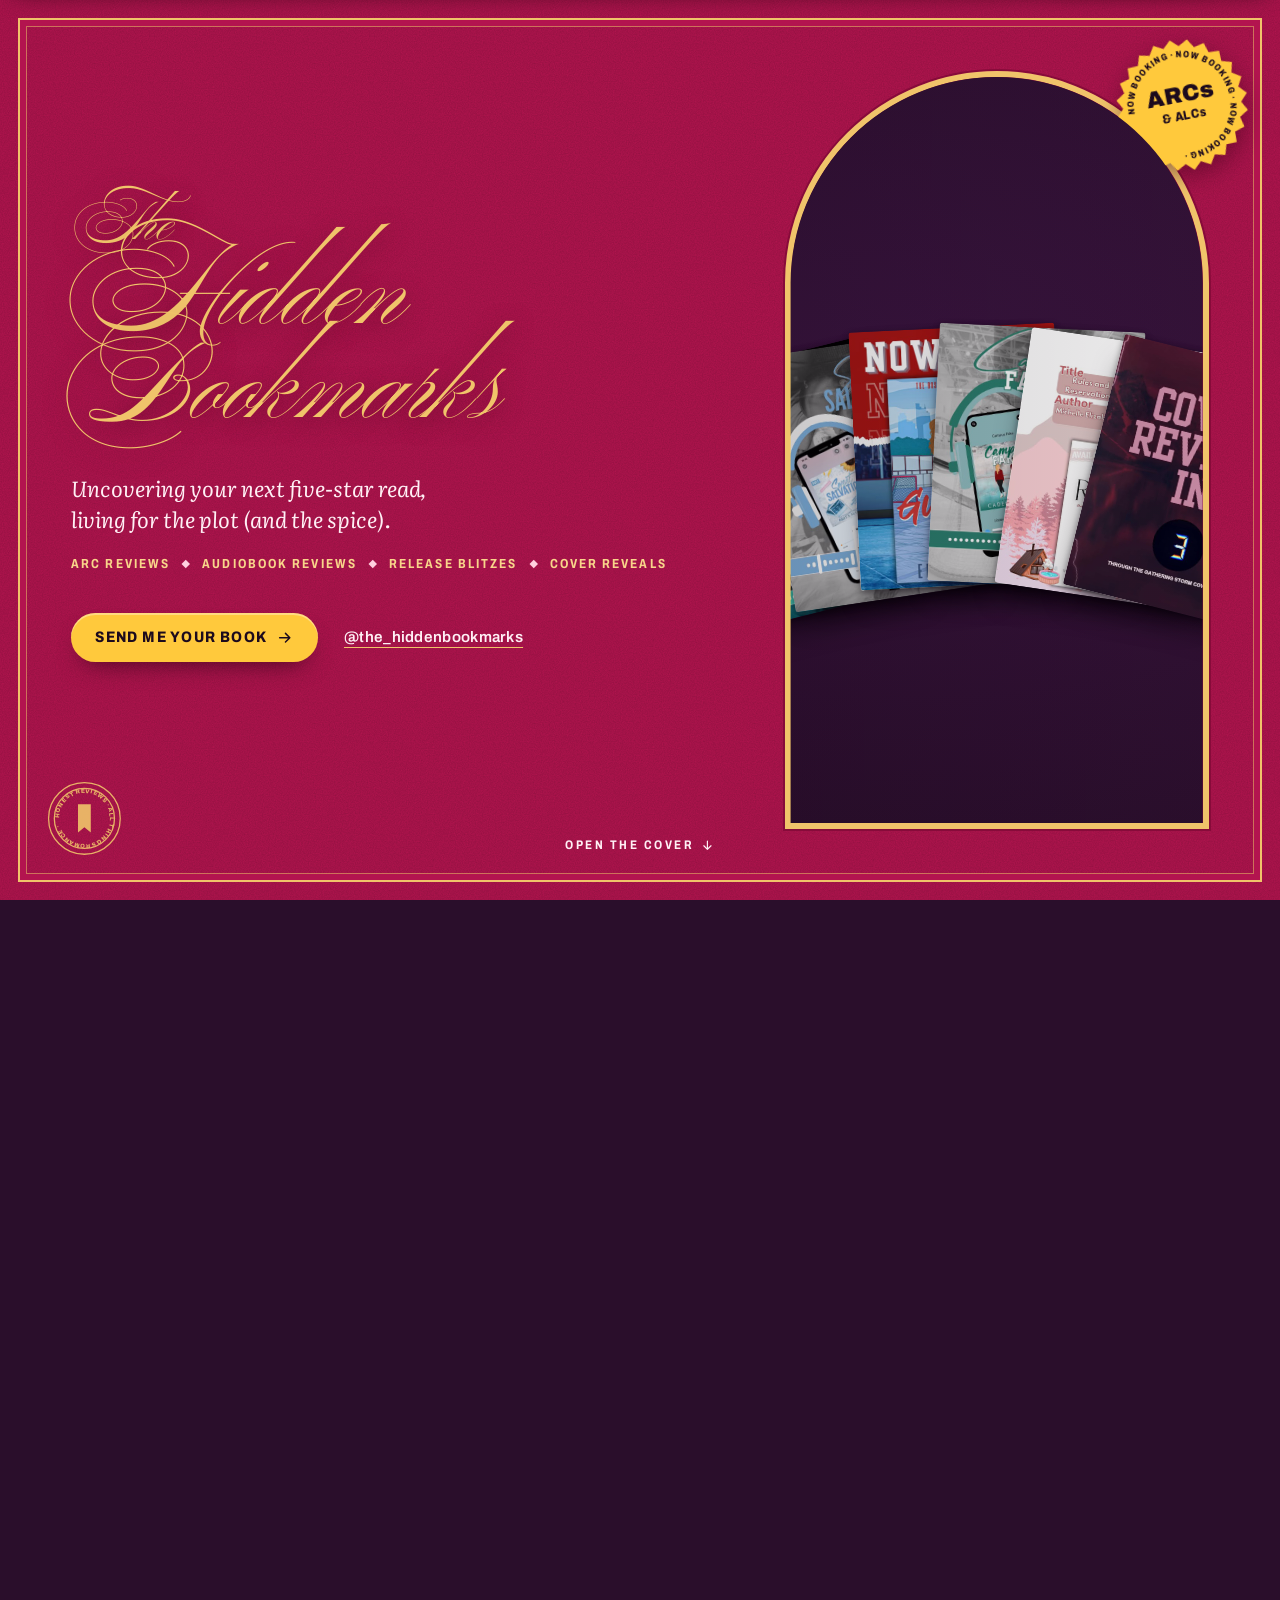
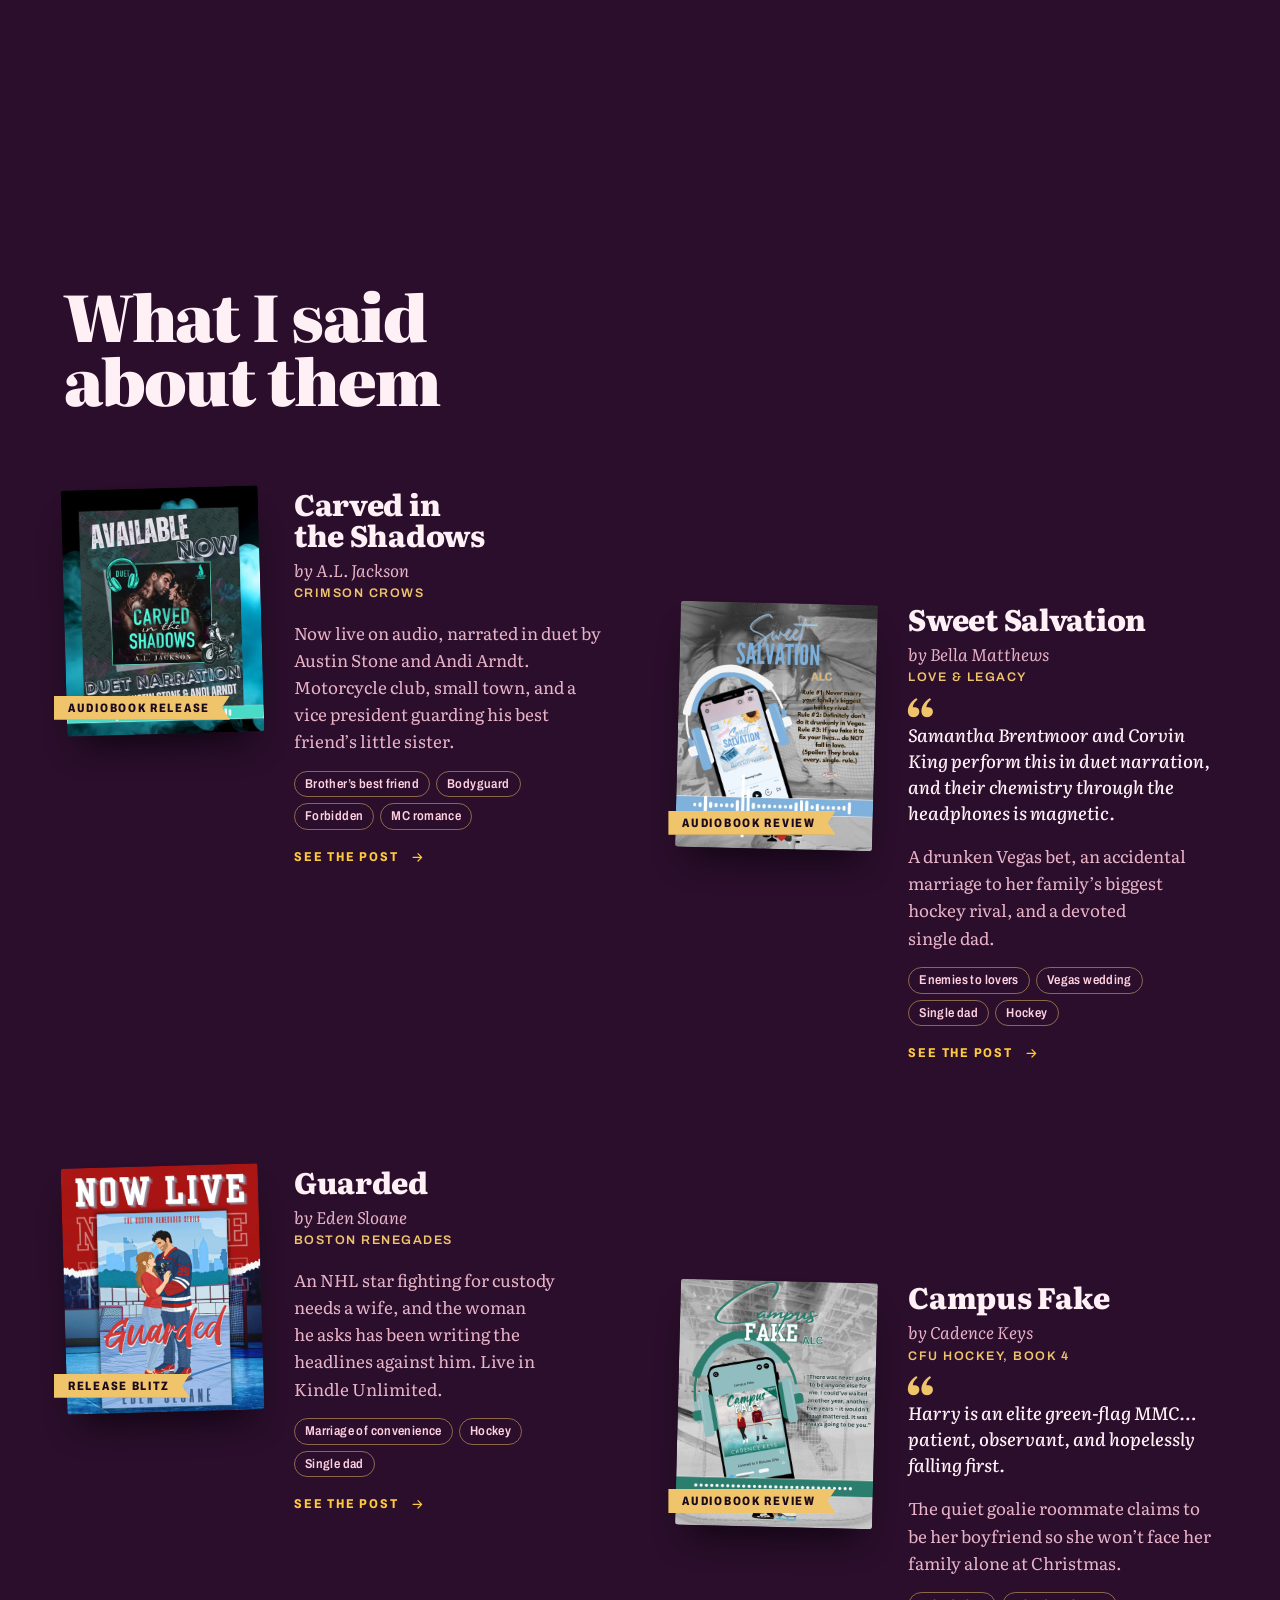
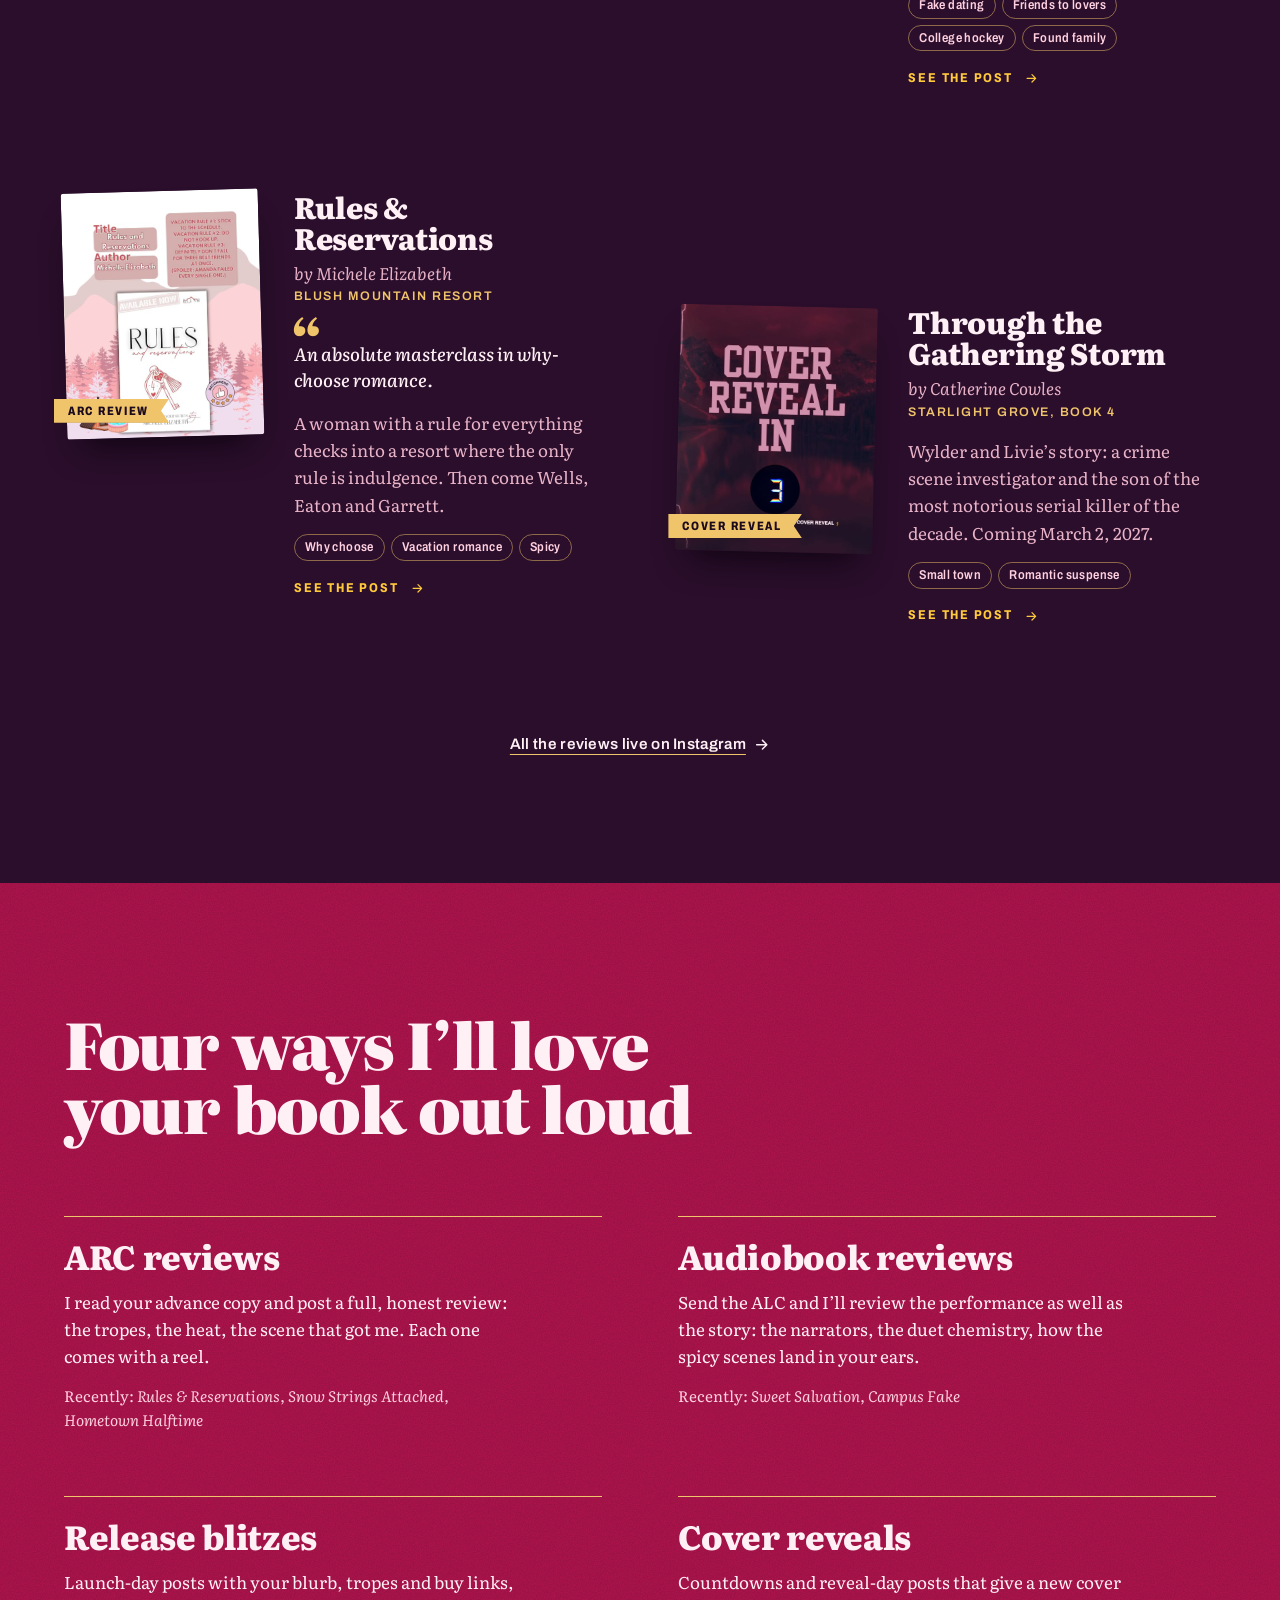
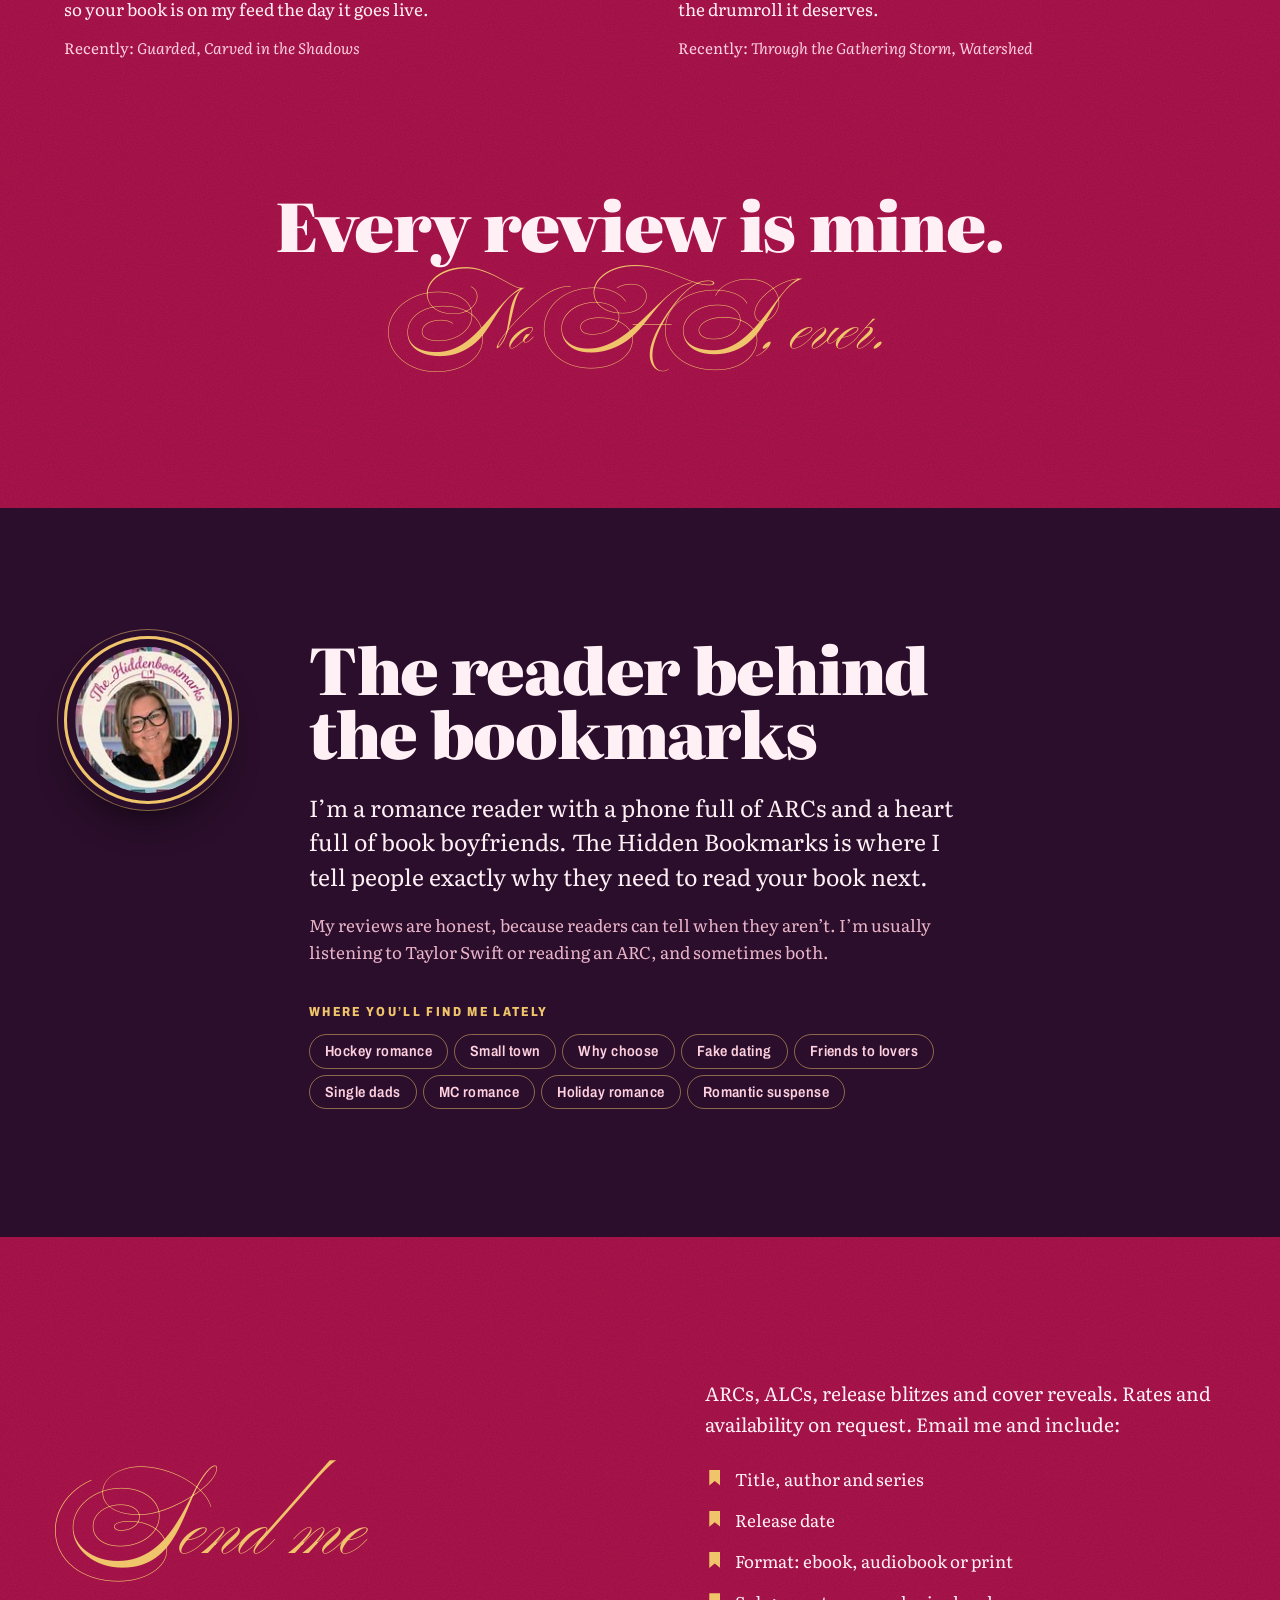
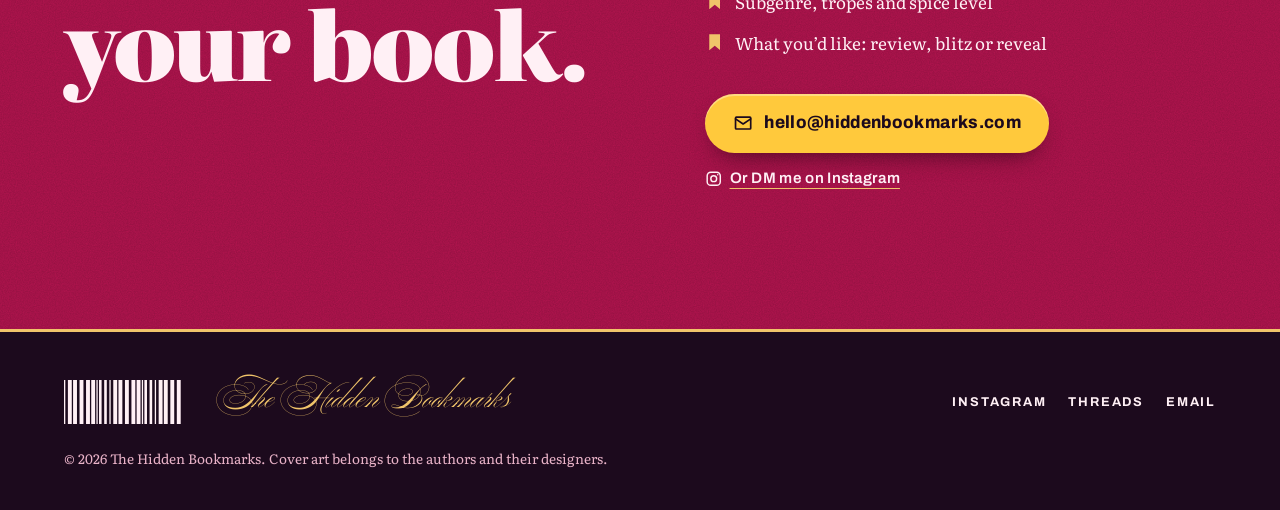
==== commit 405216e8: "Review fixes: readable fan in every state, honest copy, social card - Fan cards resize as the cover " ====
--- a/docs/index.html
+++ b/docs/index.html
@@ -17,7 +17,7 @@
 <link rel="preconnect" href="https://fonts.googleapis.com">
 <link rel="preconnect" href="https://fonts.gstatic.com" crossorigin>
 <link rel="stylesheet" href="https://fonts.googleapis.com/css2?family=Archivo:wdth,wght@62..125,400..900&family=Ballet:opsz@16..72&family=Literata:ital,opsz,wght@0,7..72,400..900;1,7..72,400..700&display=swap">
-<link rel="stylesheet" href="style.css?v=mvhjxc92">
+<link rel="stylesheet" href="style.css?v=mvhk51s7">
 <script>document.documentElement.classList.add('js')</script>
 </head>
 <body>
@@ -44,7 +44,14 @@
           </div>
         </div>
         <div class="cover__window" id="window">
-          <img src="img/books/carved-in-the-shadows.jpg" alt="" width="512" height="640">
+          <div class="fan fan--static" aria-hidden="true">
+            <span class="fan__card" style="--t:-0.500;--a:0.500"><img src="img/books/carved-in-the-shadows.jpg" alt="" width="512" height="640"></span>
+            <span class="fan__card" style="--t:-0.300;--a:0.300"><img src="img/books/sweet-salvation.jpg" alt="" width="512" height="640"></span>
+            <span class="fan__card" style="--t:-0.100;--a:0.100"><img src="img/books/guarded.jpg" alt="" width="512" height="640"></span>
+            <span class="fan__card" style="--t:0.100;--a:0.100"><img src="img/books/campus-fake.jpg" alt="" width="512" height="640"></span>
+            <span class="fan__card" style="--t:0.300;--a:0.300"><img src="img/books/rules-and-reservations.jpg" alt="" width="512" height="640"></span>
+            <span class="fan__card" style="--t:0.500;--a:0.500"><img src="img/books/through-the-gathering-storm.jpg" alt="" width="512" height="640"></span>
+          </div>
         </div>
         <a class="flash" href="#contact" aria-label="Now booking ARCs and ALCs. Get in touch.">
           <svg viewBox="0 0 200 200" aria-hidden="true">
@@ -58,7 +65,7 @@
         <svg class="seal" viewBox="0 0 120 120" aria-hidden="true">
           <circle cx="60" cy="60" r="56"/><circle cx="60" cy="60" r="47"/>
           <path id="seal-ring" d="M60 60 m-40 0 a40 40 0 1 1 80 0 a40 40 0 1 1 -80 0" fill="none" stroke="none"/>
-          <text><textPath href="#seal-ring">HONEST REVIEWS · ROMANCE ONLY ·</textPath></text>
+          <text><textPath href="#seal-ring">HONEST REVIEWS · ALL THINGS ROMANCE ·</textPath></text>
           <path class="seal__ribbon" d="M50 38h20v44l-10-8-10 8z"/>
         </svg>
         <button class="opener" type="button" id="opener" hidden>
@@ -211,7 +218,7 @@
         <p class="blurb__recent">Recently: <em>Through the Gathering Storm</em>, <em>Watershed</em></p>
       </article>
     </div>
-    <p class="vow">Every word is mine. <span>No AI, ever.</span></p>
+    <p class="vow">Every review is mine. <span>No AI, ever.</span></p>
   </section>
 
   <section class="about" id="about" aria-labelledby="about-title">
@@ -232,7 +239,7 @@
   <section class="contact" id="contact" aria-labelledby="contact-title">
     <h2 id="contact-title" class="contact__title"><span class="script">Send me</span> your book.</h2>
     <div class="contact__body">
-      <p class="contact__lede">ARCs, ALCs, release blitzes and cover reveals. Email me and include:</p>
+      <p class="contact__lede">ARCs, ALCs, release blitzes and cover reveals. Rates and availability on request. Email me and include:</p>
       <ul class="checklist">
         <li>Title, author and series</li>
         <li>Release date</li>
@@ -265,6 +272,6 @@
   <p class="spine__fine">© 2026 The Hidden Bookmarks. Cover art belongs to the authors and their designers.</p>
 </footer>
 
-<script src="site.js?v=mvhjxc92" defer></script>
+<script src="site.js?v=mvhk51s7" defer></script>
 </body>
 </html>
--- a/docs/style.css
+++ b/docs/style.css
@@ -115,7 +115,7 @@
   font: 400 clamp(3.6rem, 8.6vw, 8.6rem)/.86 var(--script);
   font-variation-settings: "opsz" 16;
   color: var(--foil);
-  text-shadow: 0 1px 0 rgba(255, 236, 190, .45), 0 3px 0 var(--raspberry-deep), 0 10px 26px rgba(70, 0, 25, .45);
+  text-shadow: 0 6px 22px rgba(70, 0, 25, .5);
   text-wrap: balance;
 }
 .cover__the { display: block; font-variation-settings: "opsz" 16; font-size: .5em; line-height: 1; margin-left: .1em; }
@@ -146,7 +146,9 @@
   overflow: hidden;
   background: var(--aubergine);
 }
-.cover__window img { width: 100%; height: 100%; object-fit: cover; }
+.fan--static { position: absolute; inset: 0; aspect-ratio: auto; }
+.fan--static .fan__card { --card-now: min(52cqw, 60cqh); --spread: 84cqw; }
+.fan--static img { width: 100%; height: 100%; object-fit: cover; border-radius: 3px; box-shadow: 0 18px 30px -12px rgba(8, 0, 10, .75); }
 
 .flash {
   position: absolute; z-index: 3;
@@ -170,7 +172,7 @@
   fill: none; stroke: var(--foil); stroke-width: 2;
   opacity: .9;
 }
-.seal text { fill: var(--foil); stroke: none; font: 800 9.5px var(--label); letter-spacing: 1.4px; }
+.seal text { fill: var(--foil); stroke: none; font: 800 9px var(--label); letter-spacing: .9px; }
 .seal__ribbon { fill: var(--foil); stroke: none; }
 
 .opener {
@@ -183,6 +185,7 @@
 }
 .opener .ico { animation: nudge 2.4s var(--ease-out) infinite; }
 .opener:hover { color: var(--marigold); }
+.opener[hidden] { display: none; }
 @keyframes nudge { 0%, 60%, 100% { transform: translateY(0); } 30% { transform: translateY(5px); } }
 
 /* Interior: the step-back illustration */
@@ -214,11 +217,11 @@
 }
 .fan__card {
   position: absolute; left: 50%; top: 50%;
-  width: var(--card, min(50cqw, 64cqh)); aspect-ratio: 4 / 5;
+  width: var(--card-now, min(36cqw, 56cqh)); aspect-ratio: 4 / 5;
   transform:
     translate(-50%, -50%)
-    translateX(calc(var(--t) * var(--spread, 84cqw)))
-    translateY(calc(var(--a) * var(--card, min(50cqw, 64cqh)) * .3))
+    translateX(calc(var(--t) * var(--spread, 58cqw)))
+    translateY(calc(var(--a) * var(--card-now, min(36cqw, 56cqh)) * .3))
     rotate(calc(var(--t) * 28deg));
   transform-origin: 50% 85%;
 }
@@ -253,7 +256,7 @@
 }
 .hinge .cover.is-open { visibility: hidden; }
 .hinge .cover__window { background: transparent; box-shadow: 0 0 0 2px var(--raspberry-deep), inset 0 0 0 3px var(--raspberry-deep); }
-.hinge .cover__window img { visibility: hidden; }
+.hinge .fan--static { display: none; }
 .hinge .interior {
   position: absolute; inset: 0;
   padding: calc(var(--inset) + var(--pad) + 2px);
@@ -271,7 +274,8 @@
 }
 .hinge .fan {
   position: absolute; aspect-ratio: auto; container-type: normal;
-  --spread: calc(var(--card) * (1.7 + var(--p, 0) * var(--grow, 1)));
+  --card-now: calc(var(--card) + (var(--card-open) - var(--card)) * var(--p, 0));
+  --spread: calc(var(--card-now) * (1.7 + var(--p, 0) * var(--grow, 1)));
   left: calc(var(--wx) + (var(--ox) - var(--wx)) * var(--p, 0));
   top: calc(var(--wy) + (var(--oy) - var(--wy)) * var(--p, 0));
   width: calc(var(--ww) + (var(--ow) - var(--ww)) * var(--p, 0));
@@ -358,7 +362,7 @@
   font: 900 clamp(2rem, 5.2vw, 4.4rem)/1.05 var(--serif); letter-spacing: -.02em;
   text-wrap: balance;
 }
-.vow span { display: block; font: 400 1.3em/1.1 var(--script); color: var(--foil); letter-spacing: 0; margin-top: .3em; text-shadow: 0 3px 0 var(--raspberry-deep); }
+.vow span { display: block; font: 400 1.3em/1.1 var(--script); color: var(--foil); letter-spacing: 0; margin-top: .3em; }
 
 .about {
   background: var(--aubergine);
@@ -392,7 +396,7 @@
   margin: 0;
   font: 900 clamp(3rem, 7.4vw, 6rem)/.95 var(--serif); letter-spacing: -.03em;
 }
-.contact__title .script { display: block; font-size: 1.12em; line-height: 1; margin-bottom: .08em; letter-spacing: 0; text-shadow: 0 3px 0 var(--raspberry-deep); }
+.contact__title .script { display: block; font-size: 1.12em; line-height: 1; margin-bottom: .08em; letter-spacing: 0; }
 .contact__lede { margin: 0; font-size: 1.2rem; }
 .checklist { list-style: none; margin: 18px 0 0; padding: 0; }
 .checklist li { position: relative; padding: 7px 0 7px 30px; color: var(--blush); }
@@ -441,9 +445,9 @@
   .cover__window { min-height: 260px; }
   .hinge .cover__window { min-height: 0; }
   .flash { top: calc(var(--pad) * .5); right: calc(var(--pad) * .3); width: 98px; }
-  .hinge .cover__frame { padding-bottom: calc(var(--pad) + 30px); }
   .opener { bottom: calc(var(--pad) * .2); }
-  .seal { display: none; }
+  .cover__frame { padding-bottom: calc(var(--pad) + 36px); }
+  .seal { width: 44px; left: calc(var(--pad) * .4); bottom: 8px; }
   .interior { grid-template-columns: minmax(0, 1fr); }
   .hinge .interior { grid-template-columns: minmax(0, 1fr); align-content: start; }
   .blurbs { grid-template-columns: minmax(0, 1fr); }
